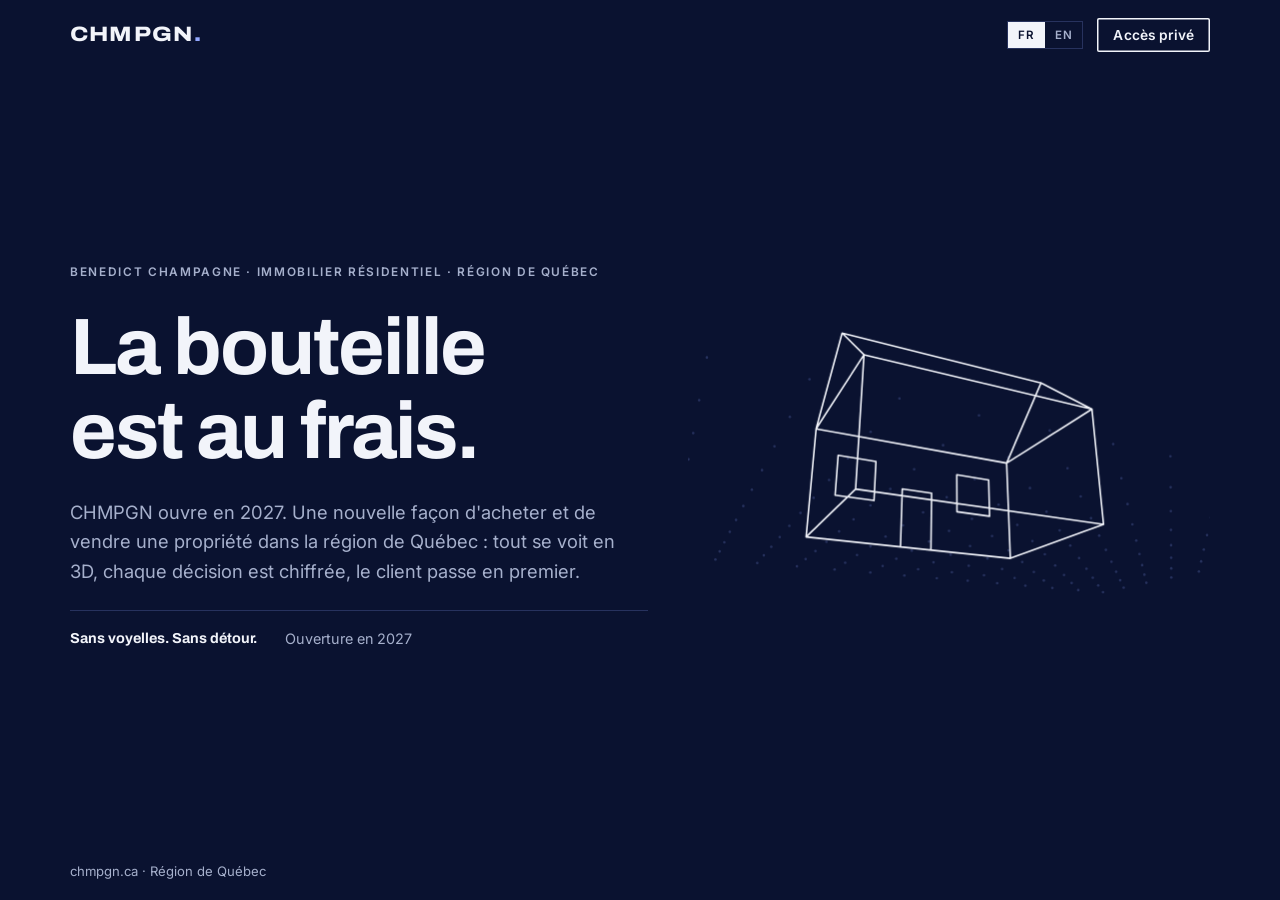
==== accueil.html @ 81a7c599 "Add files via upload" ====
<!DOCTYPE html>
<html lang="fr-CA"><head><meta charset="utf-8">
<meta name="viewport" content="width=device-width, initial-scale=1, viewport-fit=cover">
<meta name="robots" content="noindex,nofollow">
<title>CHMPGN</title>
<link rel="stylesheet" href="site.css">
<style>:root{padding-top:env(safe-area-inset-top,0px);padding-bottom:env(safe-area-inset-bottom,0px)}</style>
</head><body>
<script id="enc" type="text/plain">I/f1xpssMA2c2oObfRIoqD2LwiAqxctaQ4lpxnKA8OdAkuZn3/AAewkbYgWQhN6vfd55JACjTmGgN/667tRJwNU1aBAllzoDAm9STAn8bCxA3RTaC0/M9OHEMrzYpvmhBdnfSh3dL5hyPV05dg+ZzoX6FhSc2iqLPSZnjMPc3hbYA7w1NIg7QPvLNZ32hLzDtIy6+1+DyaaQqN+wNiUNa1WZTonBWG8v56WSz0M+oDA9ZGBqmUl9+17za2yCFqxFIUagvCeH6BFxBPf8on6pKHX5LmV4/Fe/HPjJhDBo5JPUDav3vfcZAGq2CRYoIpxZlamkYZh/st48aTWHacQUOD80te1DyhlHtKBFXG0noHxu5qd6G+Kj4VUUhN2oykzY2/Ou9fB1g7TAjvCDqd7hil0FOOWHFm+SWHvxyVrDPvoEPBoDuRfULHiLxCOaeIymMSPZUDt+XAEbUCRna2ziKqpiDvE62Ef/k3EeBOouG4NxFO4tOL1Ydy3xBLPn5QuY27MsWwkY/82wwozUE4vgCxlpd5w+fQNlSGqh28BLFH0G6TiZkBJ1a/gGwkLCd3KIFQ9/ZJdCWEtsEfY/7X5Do9nTzCc5ZJ4IupXYTa3NjsmalJy3NzThpRI57HTQ7QYdXtZ3k6moEPczPDP2GvvlFW/VIevHHrTeVDZsUwlhTmPXzy8fgZBR1tkC6NqtLRm/ZXD84b664eOFogglBc9buexGHVL2ZBfub5obW4pSia2pORtZBE/sy/IsGWgDll5NLHwmOA5hu2wtfsYCSZSAWrquomUpTiy/1IWW2kT2hjDcYoXscU6A0cNKyrTFotJWTKVxL961ZnzcOTUjuaXCVBg5MmFwKbEDAp6x0xgM9O+DEyWp7x0sL9N1Y/l6GLcG1vP/LGgxJEqIl+KA4Qgm3T69KJx3QkyHzroPAy+MYPR5hVf6td9X8KX1U4M0tmqc649ROcNRPgzdAN3/iVJMAMvOTzbefp//fSSpUA30VuSP5/M+1Qs7PcQ1HkBiHtDO20+/AiYfIdrY1wiBoqMm20oFSt74BPFo70MBVY4PSC5qmpzUOrI1AUGZuhsyNzbTTztvdZcwhK3vmcgIf1VQyVP/u7HSJbEsWPcuv1OaCz1Ztj/GZ5I6SYWTstZgrHzfo4cwufWltuTjYHQ6ddL74RoqKnO4dwJEyPgvDtmatZyyI9AYNmA2R5VMD2cqyxtd4WW41iOP277/xtkwS7rKMz2Qp+Yt1qXDGY66Jv8ldDk4xYbghC9Crnktlf4FkGaVus6CAxQTMmDj6+L4rEvcLMpzPvPM+ZeMtb3W0CStG8Pb1SHCngzRbKhhKbEzdlt52pPyY9xc4s9Ig8osaunsRgOUB3IKSvY33pYgo8r/[base64]/wa+c7ryiidyusr0sxcfJZXii0ewi4TMhG1pffnGzQj1XkgQ5yjWiDCA2gkODjhGhjVZSvG3X/wp5YUqrMCHd5UC/1ZE4+2Tx1tZgpVz2Tj3si1Y2/7MJ1KRh83Y6+mTbImOIydQZNhajyN2EcdgElu4H1l0B+rqqsnh6UmojgB4IRcNGH2uJOQFoKpY2w06zVvcTx4n1CnOg/opfkENbBmtBgZ1gM2XjVKulW3xcVO86sYu7fj0bBge+e12DYzNcMto2bYxHvycKlGBv6oOLH32FSy3K8SgXl/fD3n5eBI5/pW797JU1X7N4yBBL1/qyyzDndDTdNsT1LPIq2EK07XdabouVzZvEvD6IqxiRIeHvgG1ERacd7WUBDU4/yl3YZd5MA7wrCqBr8j1ApUxtAaPDeI4L1Z9DLQMapvta2vghikWDy/XS0bw30xCRaoe7jHfHA3Ui5+2b1BcEN4E0vQviOqdC8JnCiWOMo0Bg3NgjRN9PGpiI2LFXanjHiOdvdKHAzBPyab8p0Sl32UCypWatgEeQKcneDPL0pPMqGOJC79laKrJEDSODGMrDwGlYMdd6lIJe0S6pTE/T4LNwsoPOFrQmQsFjgvdWljtWl1L4xvdl2ZiSU3YaOWH/vT2cddTXUwlXNaUysNZDgICBzyqk8wkbNCVM2LM32YvdOGaCg6PpYe8deBFp62PyjvCEGCCJTmTmsgC90/mcG4tohqIPybLkY0llk/vPAPvK3dSgU6GUEa0hbrCQ7Hwu7ie+kIkNb9RdSx0+qOHW6zj8YO75pb44FxtJjNSArBtUaLhhhB1ImsfSAo09SxGWkRCU0rgg4JDJIFEc4SUAGz8W26QVGRbK2iL2deIb1MWpfkwG1z1Oxon6jsTuKqbpZCJroqYdCO2zDq68Cdjc/jPJGoLa3HQYkx7ibw5dNkIbB4yumEVzyUBzOdqxACZY5vyrmZVJNEOJqJ1ooUORFLEeH1a11nAD45XrnfdC20i+AjhnXgmLOCfJWIDgFYyHxdZl/DgxLipYn2hp/FPZrPCI8D5IbfuQn6ZjhKVhUnXPhusGZMIk2G4R7lyKdN5SJ1ini1Hmw35gFOlNkgN5jjvckRK275isP/hTrQrLH+H/2SN9vrTBXi6u0DymtLyCMaC2RisqjZ6b0dH5wVWnfuo4JohYa+Kp8w59NbwOPzPGfoHHKMtZsnfPYMnLSe6FGw70LAqNfSKbAMjnYIJBA0KVS83J4CDQqQ6/wIqLYVXYPdXQUjtRiCOhTy7xfVhJEVT/HUPCmoyr+u68W4zQQYRYbSqKqkAkC0XDEgmdu3et4UlQmn6KnSipIMh9t4Dpi00cXCEehdrohJfdOVTu6qiaIdNQrfz9WneOnTSSmrc04Db7m/fqJePrpUdKKSF5qRq85D6xRLlCTNyXAMkUWcfz6DxmrtUFe/r8v/fWt2VloQ8/ZlN5QLxOkv68PDiK7/lE7SRlxckcLRORC+NLLUR3DGbRn4VO+SFyvAxW88exAYdYP1ciS6BwEWBxxVh6wEwPQPLZ5mvJH7QnnYHe6CAJjP2RTz+QLlBZz0inLF2MG5J9mbHqOwTmOuTQfeg2Wv2BxZBlft6oifmOi0konVZ3VDVHtNldpM42KOibvv/h+m+iq/Mb8812AiQka/BWo0sTIZVjQ8SQZhVE8sqp83lLXbuiUHQHj+iZ4DAvXUUG9Y5vF3EwmCJa/x1A7Eo9cVgvp7vl22RkZmTT/9kbig+0Zn/KXKBzGA0bH0jpkGhkvyyDLUbkmYxrezQqMwQXt6OOvWD/JjJE/[base64]/Z5kyabt/32gHcRb3j7HEYTYR+rzMcJLjQz7gtK+bYFC2qz2j4mQSrQnIZ87SiKv8c+x2UvnriRopLybXj2APbF5bvXgBCMbdxMUjgd6V4ZK+nfAbuaJGm4Tm75iucwmmEeb7XgqZhaRcT+beMEqCAHYU5hG1jGpC6OOCmHNKPg1a5cTsISZQXWtzb1r1FnVp/K0gZiRpeTpITCu7e8d7C7kyJSZNRVT/EQvOmioV9GsYVlUywBddohrmy9r/z+qnU4a/yAH3gohzl0MmSjpI6oLuUCGF0jFhWDNpKW8qTTLEc6MlP3jmUrsfRBJ8SFGeY17RsLWkOVBpj0hynB5M6OJzS3XZ2Yd09J2foEIstZWlFdrqDZTGKvlqh9vk33NN6tEpmT6EzwHM3IHAJvkyi2XZPpW4X5JJsk3rwxRtkodOgKozq+6WpBhuVwZRdYkiM/ePLb2wBMWBcAM1Fiw5xLhCcB80tehLdIQ4+M4nL3+TwtNroK+x/f9zwisisE2qNzMNZ+aUbPtg2/I2grkQ0Zzxo0Ae3ITwOnL7haFLSBxBTVWZQ5k3av6UswZ8CbXLdA6fW2uLpx7pR33ArRYZlrWxdmcfk8AP73HTAzD16OJUyVtKjqx3fjzXKfOm2XIYvSl1AYi4RckbDO9gtXh42g/IbQ2fepgjSsgbyivzfzGG9vZUTGf5yBXjwTYH8guMpt0td5XHif86aO/OvZyzEkZfY1ZM0m92AdTEB/xS6nMbgGZREVHerjk4skeflIPOjeTHq0M3ogud/rnnTVV3MywLRjUeEA/f06xHA9rD/cZqjuKY/BuCCCDQS1hiBIRAC9WcuCJNjW28fuyRAcew2bxhrxlM9neMfIKc3QiFQoTMazU8SygMDc9ghRHomCQYAVoBnSnrdmgS9+zlaXx8CtqjrObsK72oicr2iNtvdJ+AUzicSvh6ty7J1E/[base64]/PnGeNG7/MG0s1kfNt0fdwTEwrFRd3m5ytZPyDHRmQ8u7XvDmrX9dNq5bGvE+DorQ0RpsxFkr+8WJF2d0+WxJrPM3HMR09sxBrr+gKAFKclhrWxxn7/HA2GKwYmzQ42ouygDcN1wNxf+zR5yEjePxhGPNvxMEHYpDziKSXvRB9ikZOlLTVk/2EDUtXYCmZRwmJkdNj/GOStP8ct4rcInd4BYFY8TDzMYIcyYNIzzgfIytfRsMppyWH5Fpf1T708omb0AD9PF9uNy1xaAhj4cKqjG5RuNjWhipfl0x1eYSy3/qe9TfvJaeLqycJ1t3rxeLBtgicU+W+1uYAgFlg24LOy1oe0+SuVyA51InsKQltwWpTSwYjHBXnRSYFFj8UUJVUt/j4S7IhKUUrJLOo2yNP/NemHa9n4ye7le5lZxBDbqdMwQPyCDawwIyzgz/dT+PaFL4Qxz71oMLM2Xm4TH82ipBKc9B9buxZzAYj5BFrZvOo8Gb0wc+opvgtqPB0HUYVRxQhEVEwx9MivKWezzZL805FPdRXjrLmAYBHjREFWGqx18txsGfUlLT7v3VlPu7BZdCpsOp9EIAf5+yXCSBsh/YwqkJ4nQ+5yGZGaB5CM0reKtGxPY6zBL1NV9ycxX8OdLjMHQdXr2YKmy7nqAoL6W2cSNggnuzacLThLcphAJ38B+2uZb7bG+WWHtM2jtRTxy3YuwTybXAZrf09EQk01UHsBsARp9PWpD6GAPke6FOlBPX2SfdWkfujLj+4YRDFMQwJgxNBxT/+7NYtHjHwaLNI49Saq59cUBEcyikvw/Ff95kyIXwZgwSCwj+yWKh6D+hekO37TEk5CkmVB8Fshrkjev6J2k40507YvlZptxR6Q9+F5zEc5p5Il+2STkyuFsqpmF0/O6WtQ87VlBWZLm72YzPLFwOqk9CclofQ3kHvT+s9wZ/M4Qc+G+zAHCMcTr53T00z3uIBqEHdHf0jpSTJer2B1e3C0AVlKYVMtQD674S6zXD21JNbSnhZjDUGtD5Ql+dRIBAENUGWllnvDTlmRxBqOMYETk4WsPLGoFhN4UFJbC6a1yN3hv7lFcXqI3YJMz0DjWFdOCN976Tno4pl9uD/7tk+pITeATcvhMrMjuqdPUqnUELruUy74nLFxcyXfscG5LubRsTf8qN13i1re5VzrxOynWXnd/NnRBFP8jV0iTmsDnhhOnxqgTS7fqlEfwSUPQDFq9mlZhDoHl75g8IfK9lgPznYQVREdHjML6cXOCXnx9CIpJqwMc0LInsSrRTne6M6K+FF9cVPSNF0VFJnkDhPVg9eUSZ3VD5LRxVXXmXrcw9uPwAmJI3rAGloa5Keb4FVThlo7AaquP1R5GCMLIhwMtAl7rBm/1z9GrA7TzqF7/+FMYe7ACNvP+oM5RCgu5PqIOhF0l2AXAjgGMjr07kC+FC7lFd/JP8jatCsDtW92WTtKI0pruiiMop1oopwuf1eB2KzXzERhYCrEuGS4qmEVC1eaf8/U6E/7nzPhHy+B245fxT/3q4xqRgek2khrSf34y0WJNWhv+MqCku5hzBnI1K428t5q5myHuHQKENEOBQ7sv0qmFSORqhHrzL57axZnMeoNTLN5MZDZAaXrNQzaEnup5zSWMhgcAkQMiJaMFdr7EzyZyJNY2GY/ctKF0fVyP8diAg+VWWqheh8jLuKiuWFO0rVnS+RzqkeZnMf3r1AZHuEKQCNb00ySbaYUnbQsmDzjQf+USGoII5MFMhwO7lzUO5ldU+o8QBpQZDc+0XJanG2bskoYq9EtLxNZau5Y05S1vKv2TkZD05fFrOj/HnQF9Ei4EQJQ8bJLHzyX8v93tC98bMDhwh30p3GtDn+xzxXsSbrhD/1dALFo6c8OTgIYOw8qLzCGG24c7Gy5XIw19K4hhcdjSMNcDtCVQyd8DBUXwVzt2j5wXo7CZTrmqP1JhT6fFx71boapSfAqmu0SA4mOCE0BtCZA56F/gn28GvjCKS5PhtnqQr41LV8FxBolF71fudhnQTUkUcgITmEWmQrdpx5nQEAH/RYTEseJ9BFk/YVVg5d7oWr3jBf0iwiCrB1HCbtD4QKAqrx50lCLzsFfpYgm3OsT+nli8fetxiH21iqkqErBTsMnBB39+FbB+A0/Cov2ELf9ilw02JVAOwIx7eBVJ746bbsV9MhqxA0oZVn44HFC4jJ3DNxoejXHr1eLx7Sq3ZxIcERfli7fFlqm6sF5SbdoIhsMcgwmNL/6Qmnexs4h+lmcMDHuyOdUFkgcODtBZrLoJETeysqoiMkBW13m6FV7fQMKHfvwF8lR/xjlLQ9CKGN5FFGnPAuGc/0M0Hz2BEUaip/JTkWHDVJtdH0TMqPb7PnzIwVOp43SDpxKiXT61PMa6SlAQ/UiiuGnIwS/9gnvST5H5NUYUzgA5wOhVvWvKzWyoLtMPFZGDfAF+BTXtXZseGTP32U+9K1utTItVJxIkXFED2+/5atmkTvl2r7kcWz5iQwuHdAOdPtIVtIH9iIMW6iv9wCGAN5GL92kUV8iP+s/+exGzkhE+MIiPO6nguBHwtpl2gRqJ+odqPOTZTIxNVCSsHtQDluIQ9E8r8yKXecrqpQyNBRIa6S3MTxuwtKmjukc2lptZZ3Ex/spzHs3dOTqHv9lnnrg6CPP0lsl8Sbm9nIk5ewxqkC4Ln526z7EjMivovYmJJI2Lu7FD5ThVJ4cUIDL4GT3DjXZWYKJ5ks6K8MsR3YadHM8iqEq0FJzxy850fSDWfKa//x/4CoXOt0bnmg+m9FXhwl5XZEe9KhdW8T3PkqHADgRFikC5M+trOWOU/PqhnuG41C9F7OKGgkVi9znT6xxCyKFb3US3sVWs9GZBxtc5Ud+V9/SCP/jvJxZKzYewMhJ8D0JmCGaDwrB7mvGKfW16xLCrIfdOboM0dNRpJj8qGnD5FmNXyUDuCV/I+dBlM0+2797jvjiJV7/BpnIHAUlR9cDlmdwjX1Clb3uvo+bL54ajRw9J5K9Ci1U9Fq7eLpdM3nfHKPCkYHOa8lxfIwCcVaKBR4UoGwVkPiGET7bJB0wOVMaotZggy8Ufr5rWyjKvnnssspRNTIZ/p+noDBqGjAlkgUNZHyi29xYUKCRJrrLCwET4GqOaZ4125dT5FKklbaRGAr9mhL1S5Osa+LBkr1hqJNnkDPKd3Bvm3OhWSKdMu78yXSncOaHqsmAcXmkG3mAzQVtM+uj6WyYzLc/dCjNB3vWd601iH3MLpewowpU2INR7J5dRKH5QS5IB/PYQpghB02I3EZSlfJjGk/PAW1wiG00rVLy2imKIMVLGR0HBkQguxrEaOXUhRgfPDO9MHXaG/ag0ELyY6Y2QrA9oN+1bnAb5RartSFRWdXTcS9nJ41+WGMGSvpWmQSgdzvIV+oEaPvNuKq91BicEqlQ6e4gz3DdKEEN7D88cjfTEVtsqmDSmf4vTuA4QD2USFMg2aSkzT9Z1uS9kak0VnjRSaF+kAglu06zb+5OdDqeeMyc76VskVnSulKJl1EbQTuSv2tVRuSDJD/qNTcziG0dS7B8pg2WtHC2fMvu048H4RKe8mRfbMSp204fjV39s8GESLnuu8OIqMjIOTyQ+7UQ0nJIH2kPLcV4vLnE2vCYTq1OxoWUO38bjrg0aTp0kI0/mUJ8qk08qT15Wg1NptFVSJQU95qz1k7VQ9XPVyskJjEutVe8P7YcqtI4Z/0HGKnyk4tOvqSm9SGjGIpFvdpd0XSN8QwowAwNZrz5Js0FNRmQh+tMo9gUUj7FyH0TuZ9Xh4ih5wK5rEowkP5r6Q8an6+v44tlo2eVESI6/cgoGdh9EcPtFj8/MigJbKyVQwXUhjgg8p95modypWCBcl++4Q6yXN5N+oHL6DFV/bTsA1cyMxiZN+d8EfoukRIJoT64FrKV70gOqc4x2ZORMYj0CLbSVgnPNoVz0xqrtEai7oUj2ETq/[base64]/gf8YdllyNxsLTKbhkOV6LDCGCVT4T0dyUPEltQLPoj0CVGSditT/Kn3mHM/znMjBwYIhkhcJ/BrJYDiwoz2fsXSVRTmGvwVqUwAHIQnvGN3KpfFsTv1o+PgnaxrJVasQfWyRHCg8KvNhtXBtIgq5WPZpFVkFLLMMsbXkYW9X+xviosFq8Fz+L8C3Orq+4PZ7/PqF8EynAs5vmXBuJE7dNCSzSyECP+67cPeGHGWsp/8KF94dyXmABjYT8yjJib+SxL8+tBfDVnf1Uz7YsKo83la8yw8swRBvUmODy3AdqjLc+gV5Y5/VkKvsRE56j/LyaEtgBopOqZFsLPEghGsJCZQ8m9ZC2TeUJk8AyQKDwc5+6hAsmUSV1/FAedtE4zLo52AQ7tyTZG/ZncRx8eiguYry+TSf5ysnkLEPYn6Kv5pVBotpz/Ks+nNPVt6GTOP2cgqmN1O+fOwjOtPEg7WoGdcbnsawZKYmX3eAQVnmD//yM9INocLjL3eFS4vnwP8afIB7ZO8RHrGU0qsG1bfPsDFwaljHK51Yxq2WU1xPD/N/[base64]/+WQhso7Qmtc75tGXpnJ3b0JlBdAd8gZ4pTdsRD/+DffQAA/E0RhP6mtYdKekaxDxQD3EPubjAUibtsGT4OUGT4EECmoCFQII+c8l29RqLoeEPv2eICI4IyPpxJQ4rfScQ6CFwzfvpEm6oS8nj5f6fNqh/Uo4y0Y/5j6bCGSvkaOY1IoZbNgNyywjpaitU3bvtuXLbDJ2OcOeKVIv2zGT1p6VwYom+qTbQ0ud+owWYsGrEGTW09FuYrZ1RwxTTxpKsg8dnzsARFxCnNwe0BBZM72JRIb5FQqLCKyU9F7/Qxwr7RJbN4XqsFLQ7Ht3iPp3OkU3FhyMqF00q++RtO1b3iUDVbAJLlKQufXpXO4eAhOigxCot3ovvNmfIuO7JMkR2IeKSSWdQTc1FPHydEfGwktUK9u81fiMSgiNsG9M3U5zdfG7T45etSEDjQsTEHv/pNL1+Vc4XcYEEn01xtOdgHlZWAcllGzAuipdStg7akNJ0xyzkBqJmG3Fosf+vrby6XM98WEt9Ps4ej9At+PUoB/A/K94a5xthi16GwYpIgTOJyTJGu91vd7JzPh4jVOnYjysbeSzVWvIx4KYW6JUGBzG0+kjR1VcM7jb/xMp6wTxHJVdXGyyiIvbz/TbvB4OLCF0UkdyTaemcg5GUnDSwfMDk1dMk25bhC6XTYDSdMIuMO0P2FXWf46tYJjQkxWal+wzzbjJiXVP72bHfmWxRZGe5qLJkZ+6MqtcIGWdjjVpFVfOq4eiWebf6akQIRzc4umLKQahH3AXW9ygPkOPp+Bv2q18lCxY4g1GJYheU1B6nybPlOIspDlSy/EGxAxg0BmG1an2/BRJ1Qcy7b775y6ovzdoYr69NeiZqTMRE2T+HdUPCoseYPz09m8l45UuLpnxeWDWj3fGY/PX3uaZv8LGlT9IBqGfR85eflwB0Tt9hWyYc4CEMQ9dzgagYLibinV56/soazoE8rLfDAsWt2EnqRCWBQPts5D4KXQMTr5A1Z6McekS9/[base64]/Bv6PyEUbaZBooTfzsNC87sfcsPN3MwOOHMn1/PwllKepFxunhPcuAqgtgLdNd/OQly7jhmFcKcRbK+gSJHtny9nplpv/S8McweQgXzvCnjZNUxK7MBz+rrphmMqy0+Msem6K8VX+wEsMH2UqlIxg7XUBDxNreteT/W22yXUr62j68XM1m1ijBj54AX6jM4ZdQz72Sg6s4eCE+BytJFMLPhe6Ltnz4NghYCS+hecjoqLU9k9zcft5RerXDAlCcb6Bm8/b+1Iyea5GaD088JR6t9UrmgbrnA53q6vtVmm/dsbpyi91M96cK6QWlQmeocgtvoLuMYIYEGpIirG9mdbwDihZbnsqSwKcHbmifzlS0pc0FC6O2mtJHJm0Rmyb8inaxgR51x/Yll6BZuq41y5E9hXmaFxcPPRdsq1ufDd3B5jFSmAriKza+ykE5deszJ9TS/+MnrOmSE/EVbCgIMsA76pdiNesvdHa8szHq4XKYzvhxO5AnlNgniQhMakT2srKXkWWOL6ErTxYdYaVBdItZBDd1W7YcEJg5LsG42mFPrdnrgJ/1l8zSNZ8r8xeB3b7dZSgEdL/fuqI9IJy0fUa6RKTD6r4gtq+IxzknD8BL2Uv5QWfL3gWhRsocBKVkizQb4LXCYfdUP+jO5zvagOw/H2bFndr0AJohT4EZrGZe+Iq9R2jkk12FCNZLC6lV3GBv+oQKVfLmaMcqOFk6wePxVa8XGn1Gm1ClZA8rkZRzzFTFx4E2elw0/[base64]/8saU5RqRQ7H+WrvwXxVZle54Y9WeX/VrgUwwnO5xSQIsX01Gc9EY4pB1KFQ8jnAg5HKz9rslz8S377H4h5MuDL/x0nHvW0I+7/LCmRDZt2J3+iORSX7wiEM8C3foQ63SM1Bxgk00OxBkab0I0bwVW16CsKubBBVhWYw3Q1Yo3tQVyBGiabnIwHMnOlO0L2hLHiQWSHkE8pcfCQKjMpksPoqRnVImyGRdW1EXu2lGvAuWsd5OWgBBFRH7JqmAUPvcdy0/AOzC3mngnh5snH9/0DgxIQ+ym5Jpqbfl/gPtF9SZCVY34GOkfwA2ZoROBl3WqQGP+5wstZLpHjrJsxr2SEtU83IMY66ADoScTCwQ52De9siFzW73q2FPPAlq7L3wI9pBy2ZergEh/3oDtczaJRc9BPMk4sB/eQx4ERQ6ZGuTxG1J9Ofy6F1/FXZiDIYSd7i0tgmYz7Cmk8xLABLvXNL8GGM5NmmGdQa5k7KJRpr90RGgnRwRV6Trg8V58dyYUI8nbH+4IQ4tJiVSYwlquq8M7RPLEslh0Z5M336eXxLxCsvWR+/EJ6SfSxS0QLOoFdBV5rJ/akZWOQvRI4SWgD5W1isZ+f0lVcoUjyDzHb7gUiUgAIk2IpZAUP2HdDbH4xcoX0Ujhws7kdkhcUvo9Ms3kO+TPbmb1nygM0Oit3IMWkCfOoktn2KZaxNcKGS0d7LsX9Tm9A8y/xWiNphKjWWu2pqNQasmnQQP2DY9DTskbCrtqaieJOFy1TP/3EjoM/tb4t+rNNUOEm7ZpqsGTHy/rgIycs1tTL0fk46cs8PXRAfVZA006KdFxUzQ7ovIhyIMA/kkF2jivUHB1ExPhJy3XEqC2kH2Q+0hij09so3xEVRBanxmxLiKgtyv7lu8Wh</script>
<script src="gate.js"></script>
</body></html>
---- site.css ----
/* Layout: courtage éditorial. Blanc franc, bandes marine profond, un seul accent cobalt,
   titres Archivo serrés, grandes sections pleine largeur, maison filaire 3D en signature. */
:root{
  --bg:#FFFFFF; --surface:#F2F4F9; --ink:#0B1020; --muted:#566076; --line:#D8DDE8;
  --accent:#1D3FD8; --on-accent:#FFFFFF; --warm:#C2620F;
  --band:#0A1230; --band-fg:#F2F4FA; --band-muted:#A6B0CC; --band-line:#27325E; --band-accent:#93A8FF;
  --display:"Archivo","Helvetica Neue",Arial,sans-serif;
  --body:"Inter",system-ui,-apple-system,"Segoe UI",sans-serif;
}
@media (prefers-color-scheme: dark){ :root:not([data-theme="light"]){
  --bg:#080D1F; --surface:#101836; --ink:#EEF1F8; --muted:#9AA5C2; --line:#232D52;
  --accent:#93A8FF; --on-accent:#080D1F; --warm:#F5A04E;
  --band:#040714; --band-fg:#EEF1F8; --band-muted:#8E99B8; --band-line:#1C2547; --band-accent:#93A8FF;
  color-scheme:dark } }
:root[data-theme="dark"]{
  --bg:#080D1F; --surface:#101836; --ink:#EEF1F8; --muted:#9AA5C2; --line:#232D52;
  --accent:#93A8FF; --on-accent:#080D1F; --warm:#F5A04E;
  --band:#040714; --band-fg:#EEF1F8; --band-muted:#8E99B8; --band-line:#1C2547; --band-accent:#93A8FF;
  color-scheme:dark }

*{box-sizing:border-box}
[hidden]{display:none!important}
img{max-width:100%}
body{margin:0;background:var(--bg);color:var(--ink);font-family:var(--body);font-size:17px;line-height:1.6}
body::before{content:"";position:fixed;inset:0 0 auto;height:env(safe-area-inset-top,0px);z-index:10;background:var(--bg)}
.wrap{max-width:1180px;margin:0 auto;padding-left:max(20px,env(safe-area-inset-left,0px));padding-right:max(20px,env(safe-area-inset-right,0px))}
a{color:inherit}
:focus-visible{outline:2px solid var(--accent);outline-offset:3px}
h1,h2,h3{font-family:var(--display);font-weight:700;line-height:1.05;margin:0;text-wrap:balance;letter-spacing:-.025em}
h1{font-size:clamp(2.4rem,5.6vw,4.4rem)}
h2{font-size:clamp(1.8rem,3.8vw,2.9rem)}
h3{font-size:1.1rem;line-height:1.25;letter-spacing:-.01em;font-weight:600}
p{margin:0}
.eyebrow{font-size:.74rem;font-weight:600;letter-spacing:.14em;text-transform:uppercase;color:var(--muted)}
.lead{font-size:1.15rem;max-width:58ch;color:var(--muted)}

header.top{position:sticky;top:env(safe-area-inset-top,0px);z-index:9;background:var(--bg);border-bottom:1px solid var(--line)}
.top .wrap{display:flex;align-items:center;flex-wrap:wrap;gap:10px 22px;padding-block:12px}
.mark{font-family:var(--display);font-stretch:118%;font-weight:800;font-size:1.3rem;letter-spacing:.06em;text-decoration:none}
.mark i{font-style:normal;color:var(--accent)}
.top nav{display:flex;gap:24px;margin-left:auto;font-size:.92rem;font-weight:500}
.top nav a{text-decoration:none;color:var(--muted);padding-block:4px;border-bottom:2px solid transparent;white-space:nowrap}
.top nav a:hover{color:var(--ink)}
.top nav a[aria-current="page"]{color:var(--ink);border-color:var(--accent)}
.lang{display:flex;border:1px solid var(--line)}
.lang button{font:600 .72rem var(--body);letter-spacing:.08em;background:none;border:0;color:var(--muted);padding:6px 10px;cursor:pointer}
.lang button[aria-pressed="true"]{background:var(--ink);color:var(--bg)}
.btn{display:inline-block;font:600 .92rem var(--body);letter-spacing:.01em;text-decoration:none;background:var(--accent);color:var(--on-accent);padding:13px 22px;border:0;border-radius:2px;cursor:pointer}
.btn.ghost{background:none;color:inherit;box-shadow:inset 0 0 0 1.5px currentColor}
.top .btn{padding:9px 16px;font-size:.86rem}
@media (max-width:980px){
  .top nav{order:3;flex-basis:100%;margin:0;overflow-x:auto;gap:20px;padding-bottom:2px}
  .lang{margin-left:auto}
}
@media (max-width:420px){.top .btn{display:none}}

.band{background:var(--band);color:var(--band-fg)}
.band .eyebrow,.band .lead{color:var(--band-muted)}
.band .btn{background:var(--band-fg);color:var(--band)}
.band .btn.ghost{background:none;color:var(--band-fg)}

/* hero */
.hero .wrap{display:grid;grid-template-columns:1.05fr .95fr;gap:44px;align-items:center;padding-block:64px}
.hero-copy{display:flex;flex-direction:column;gap:24px;min-width:0}
.cta-row{display:flex;flex-wrap:wrap;gap:12px}
.pagehero .wrap{padding-block:64px 56px;display:flex;flex-direction:column;gap:20px}
.pagehero h1{max-width:18ch}
@media (max-width:900px){.hero .wrap{grid-template-columns:1fr;padding-block:40px}}

.demo{border:1px solid var(--line);background:var(--surface);min-width:0}
.band .demo{border-color:var(--band-line);background:transparent}
.demo-head{display:flex;justify-content:space-between;gap:10px;padding:10px 14px;border-bottom:1px solid var(--line)}
.demo canvas{display:block;width:100%;aspect-ratio:4/3;touch-action:pan-y;cursor:grab;color:var(--ink);--hl:var(--accent);--dot:var(--line)}
.band .demo canvas{color:var(--band-fg);--hl:var(--band-accent);--dot:var(--band-line)}
.demo-foot{display:flex;flex-wrap:wrap;gap:12px 18px;align-items:center;justify-content:space-between;padding:14px;border-top:1px solid var(--line)}
.band .demo-head,.band .demo-foot{border-color:var(--band-line)}
.seg{display:flex;border:1px solid var(--line)}
.band .seg{border-color:var(--band-line)}
.seg button{font:600 .82rem var(--body);background:none;border:0;color:inherit;opacity:.7;padding:8px 14px;cursor:pointer}
.seg button[aria-pressed="true"]{background:var(--accent);color:var(--on-accent);opacity:1}
.band .seg button[aria-pressed="true"]{background:var(--band-fg);color:var(--band)}
.readout{display:flex;flex-wrap:wrap;gap:4px 20px;font-size:.82rem;font-variant-numeric:tabular-nums}
.readout b{font-weight:600}

.strip{border-bottom:1px solid var(--line)}
.strip .wrap{display:flex;flex-wrap:wrap;justify-content:space-between;gap:6px 24px;padding-block:14px;font-size:.82rem;color:var(--muted)}
.strip strong{color:var(--ink);font-family:var(--display);font-weight:700;letter-spacing:-.01em;font-size:.95rem}

section.blk .wrap{padding-block:76px;display:flex;flex-direction:column;gap:36px}
section.alt{background:var(--surface)}
.sec-head{display:flex;flex-direction:column;gap:14px}
.sec-head.row{flex-direction:row;flex-wrap:wrap;justify-content:space-between;align-items:flex-end}
.sec-head.row>div{display:flex;flex-direction:column;gap:14px}
.more{font-weight:600;font-size:.92rem;text-decoration:none;border-bottom:1.5px solid var(--accent);padding-bottom:2px;white-space:nowrap}

.cols{display:grid;grid-template-columns:repeat(auto-fit,minmax(250px,1fr));gap:32px}
.cols>div,.cols>a{border-top:2px solid var(--ink);padding-top:18px;display:flex;flex-direction:column;gap:10px;text-decoration:none}
.band .cols>div{border-color:var(--band-line)}
.cols p{color:var(--muted);font-size:.97rem}
.band .cols p{color:var(--band-muted)}
.cols h3{font-size:1.3rem}
.cols .n{font-size:.74rem;font-weight:600;letter-spacing:.14em;text-transform:uppercase;color:var(--accent)}
.band .cols .n{color:var(--band-accent)}

.paths{display:grid;grid-template-columns:1fr 1fr;gap:1px;background:var(--line);border:1px solid var(--line)}
@media (max-width:820px){.paths{grid-template-columns:1fr}}
.paths a{background:var(--bg);padding:32px;display:flex;flex-direction:column;gap:14px;text-decoration:none;min-width:0}
.paths a:hover h3{color:var(--accent)}
.paths h3{font-size:1.9rem;letter-spacing:-.025em;font-weight:700}
.paths ul{margin:0;padding:0;list-style:none;color:var(--muted);font-size:.97rem;display:flex;flex-direction:column;gap:6px}
.paths li{border-top:1px solid var(--line);padding-top:6px}
.paths .more{align-self:flex-start;margin-top:6px}

.feat{display:grid;grid-template-columns:repeat(auto-fill,minmax(255px,1fr));gap:1px;padding:1px}
.feat article{background:var(--bg);box-shadow:0 0 0 1px var(--line);padding:22px;display:flex;flex-direction:column;gap:8px;min-width:0}
.feat article.sig{background:var(--surface)}
.feat .tag{font-size:.68rem;font-weight:600;letter-spacing:.14em;text-transform:uppercase;color:var(--accent)}
.feat .tag.plain{color:var(--muted)}
.feat p{color:var(--muted);font-size:.95rem}

.split{display:grid;grid-template-columns:1fr 1fr;gap:44px;align-items:center}
@media (max-width:820px){.split{grid-template-columns:1fr}}
.split .txt{display:flex;flex-direction:column;gap:16px;min-width:0}
.split .txt p{color:var(--muted)}
.band .split .txt p{color:var(--band-muted)}
.mock{background:var(--bg);border:1px solid var(--line);padding:20px;display:flex;flex-direction:column;gap:12px;min-width:0}
.mock ul{list-style:none;margin:0;padding:0;display:flex;flex-direction:column;gap:8px}
.mock li{display:flex;justify-content:space-between;gap:12px;padding:10px 12px;border:1px solid var(--line);font-size:.93rem}
.mock li b{font-weight:600;font-size:.84rem;color:var(--accent);white-space:nowrap}
.mock .ok{background:var(--ink);color:var(--bg);padding:11px 12px;font-weight:600;font-size:.93rem}

.steps{list-style:none;margin:0;padding:0;display:grid;grid-template-columns:repeat(auto-fit,minmax(170px,1fr));gap:24px;counter-reset:s}
.steps li{counter-increment:s;border-top:2px solid var(--ink);padding-top:12px;display:flex;flex-direction:column;gap:6px}
.steps li::before{content:"0" counter(s);font-size:.76rem;font-weight:600;letter-spacing:.1em;color:var(--accent)}
.steps p{color:var(--muted);font-size:.93rem}

.chips{display:flex;flex-wrap:wrap;gap:8px}
.chips span{border:1px solid var(--line);padding:6px 14px;font-size:.9rem}

details{border-bottom:1px solid var(--line);padding:18px 0}
details:first-of-type{border-top:2px solid var(--ink)}
summary{cursor:pointer;font-family:var(--display);font-weight:600;font-size:1.1rem;letter-spacing:-.01em;list-style:none;display:flex;justify-content:space-between;gap:16px}
summary::-webkit-details-marker{display:none}
summary::after{content:"+";color:var(--accent)}
details[open] summary::after{content:"–"}
details p{color:var(--muted);max-width:68ch;padding-top:10px}

.cta .wrap{padding-block:72px;display:flex;flex-wrap:wrap;gap:24px 48px;align-items:center;justify-content:space-between}
.cta div{display:flex;flex-direction:column;gap:12px;min-width:0}
.cta p{color:var(--band-muted);max-width:54ch}

form{display:flex;flex-direction:column;gap:14px}
label{display:flex;flex-direction:column;gap:6px;font-size:.74rem;font-weight:600;letter-spacing:.12em;text-transform:uppercase;color:var(--muted)}
input,select,textarea{font:400 1rem var(--body);color:var(--ink);background:var(--bg);border:1px solid var(--line);border-radius:2px;padding:12px;width:100%}
form .btn{align-self:flex-start}
#formnote{font-size:.9rem;color:var(--warm)}

footer .wrap{padding-block:48px 40px;display:flex;flex-direction:column;gap:28px}
.giant{font-family:var(--display);font-stretch:120%;font-weight:800;font-size:clamp(3rem,16vw,12rem);line-height:.85;letter-spacing:.02em;overflow:hidden}
.giant i{font-style:normal;color:var(--band-accent)}
.foot-nav{display:flex;flex-wrap:wrap;gap:10px 28px;font-size:.92rem}
.foot-nav a{text-decoration:none;color:var(--band-fg)}
footer p{font-size:.82rem;color:var(--band-muted);max-width:86ch}

/* propriétés */
.filter{display:flex;flex-wrap:wrap;gap:12px 20px;align-items:center;justify-content:space-between}
.filter .seg button[aria-pressed="true"]{background:var(--ink);color:var(--bg)}
.filter #count{font-size:.9rem;color:var(--muted);font-variant-numeric:tabular-nums}
.notice{border-left:3px solid var(--warm);background:var(--surface);padding:12px 16px;font-size:.93rem;color:var(--muted);max-width:80ch}
section.alt .notice{background:var(--bg)}
.cards{display:grid;grid-template-columns:repeat(auto-fill,minmax(280px,1fr));gap:28px}
.card{border:1px solid var(--line);background:var(--bg);display:flex;flex-direction:column;min-width:0}
.card .ph{position:relative;background:var(--surface);color:var(--muted);aspect-ratio:16/10;display:flex;align-items:center;justify-content:center;border-bottom:1px solid var(--line)}
section.alt .card .ph{background:var(--bg)}
.card svg{width:46%;height:auto}
.card .badge{position:absolute;top:12px;left:12px;background:var(--ink);color:var(--bg);font-size:.68rem;font-weight:600;letter-spacing:.12em;text-transform:uppercase;padding:5px 9px}
.card .ex{position:absolute;top:12px;right:12px;font-size:.68rem;font-weight:600;letter-spacing:.12em;text-transform:uppercase;color:var(--warm)}
.card .cb{padding:18px;display:flex;flex-direction:column;gap:6px}
.card .price{font-family:var(--display);font-size:1.45rem;font-weight:700;letter-spacing:-.02em;font-variant-numeric:tabular-nums}
.card p{color:var(--muted);font-size:.93rem;font-variant-numeric:tabular-nums}
.card .v3d{font-size:.8rem;font-weight:600;color:var(--accent);margin-top:4px}

/* fiche propriété + outils */
a.card{text-decoration:none}
a.card:hover{border-color:var(--ink)}
.bigprice{display:flex;flex-wrap:wrap;align-items:baseline;gap:8px 22px}
.bigprice b{font-family:var(--display);font-size:clamp(1.8rem,4vw,2.6rem);font-weight:700;letter-spacing:-.02em}
.bigprice span{color:var(--band-muted)}
.facts{list-style:none;margin:0;padding:0;border-top:2px solid var(--ink)}
.facts li{display:flex;justify-content:space-between;gap:16px;padding:10px 0;border-bottom:1px solid var(--line);font-size:.95rem}
.facts span{color:var(--muted)}
.facts b{font-weight:600;text-align:right}
.svgbox{background:var(--bg);border:1px solid var(--line);padding:16px;min-width:0}
.svgbox svg{display:block;width:100%;height:auto}
.ba{display:flex;flex-direction:column;gap:14px;max-width:860px}
.ba-stage{position:relative;aspect-ratio:400/240;border:1px solid var(--line);color:var(--muted);--surface-ba:var(--surface)}
.ba-layer{position:absolute;inset:0}
.ba-layer svg{display:block;width:100%;height:100%}
.ba-tag{position:absolute;top:12px;font-size:.68rem;font-weight:600;letter-spacing:.12em;text-transform:uppercase;padding:5px 9px;background:var(--ink);color:var(--bg)}
.ba-tag.l{left:12px}.ba-tag.r{right:12px;background:var(--accent);color:var(--on-accent)}
input[type=range]{padding:0;border:0;background:none;accent-color:var(--accent)}
.tablebox{overflow-x:auto}
table.reno{border-collapse:collapse;width:100%;min-width:520px;font-size:.97rem;background:var(--bg);border:1px solid var(--line)}
.reno td{padding:12px 14px;border-bottom:1px solid var(--line);vertical-align:middle}
.reno td:first-child{width:44px}
.reno input{width:18px;height:18px;padding:0;accent-color:var(--accent)}
.reno label{display:inline;font:inherit;letter-spacing:0;text-transform:none;color:var(--ink);cursor:pointer}
.reno td:nth-child(3){color:var(--muted);white-space:nowrap}
.reno .num{text-align:right;font-variant-numeric:tabular-nums;white-space:nowrap}
.reno tfoot td{border-bottom:0;font-weight:600;border-top:2px solid var(--ink)}
.reno tfoot .num{font-family:var(--display);font-size:1.25rem;color:var(--accent)}
.calc{display:grid;grid-template-columns:1.1fr .9fr;gap:36px;align-items:start}
@media (max-width:820px){.calc{grid-template-columns:1fr}}
.calc .fields{display:grid;grid-template-columns:1fr 1fr;gap:14px;min-width:0}
@media (max-width:480px){.calc .fields{grid-template-columns:1fr}}
.calc .out{background:var(--band);color:var(--band-fg);padding:26px;display:flex;flex-direction:column;gap:14px;min-width:0}
.calc .out .eyebrow{color:var(--band-muted)}
#c-total{font-family:var(--display);font-size:clamp(2rem,4.5vw,2.8rem);font-weight:700;letter-spacing:-.02em;font-variant-numeric:tabular-nums;line-height:1}
#c-bars{display:flex;flex-direction:column;gap:10px}
.bar{display:grid;grid-template-columns:1fr auto;gap:2px 12px;font-size:.9rem;font-variant-numeric:tabular-nums}
.bar span{color:var(--band-muted)}
.bar b{font-weight:600}
.bar i{grid-column:1/-1;height:4px;background:var(--band-accent);min-width:2px}
.fine{font-size:.8rem;color:var(--band-muted)}
label.check{flex-direction:row;align-items:center;gap:10px;text-transform:none;letter-spacing:0;font-size:.95rem;font-weight:400;color:var(--ink)}
label.check input{width:18px;height:18px;padding:0;accent-color:var(--accent)}

/* questionnaire secteurs */
.quiz{display:grid;grid-template-columns:1.15fr .85fr;gap:36px;align-items:start}
@media (max-width:820px){.quiz{grid-template-columns:1fr}}
#quiz{gap:22px;min-width:0}
fieldset{border:0;margin:0;padding:0;display:flex;flex-direction:column;gap:8px;min-width:0}
legend{font-family:var(--display);font-weight:600;font-size:1.1rem;letter-spacing:-.01em;padding:0 0 10px}
label.opt{flex-direction:row;align-items:center;gap:12px;text-transform:none;letter-spacing:0;font-size:.97rem;font-weight:400;color:var(--ink);border:1px solid var(--line);padding:11px 14px;cursor:pointer}
label.opt:has(input:checked){border-color:var(--ink);background:var(--surface)}
label.opt input{width:18px;height:18px;padding:0;flex:none;accent-color:var(--accent)}
.result{background:var(--band);color:var(--band-fg);padding:26px;display:flex;flex-direction:column;gap:18px;min-width:0}
.result .eyebrow{color:var(--band-muted)}
#quiz-result{display:flex;flex-direction:column;gap:18px}
#quiz-result article{border-top:1px solid var(--band-line);padding-top:14px;display:flex;flex-direction:column;gap:6px}
#quiz-result .tag{font-size:.68rem;font-weight:600;letter-spacing:.14em;text-transform:uppercase;color:var(--band-accent)}
#quiz-result h3{font-size:1.7rem;font-weight:700;letter-spacing:-.02em}
#quiz-result p{color:var(--band-muted);font-size:.95rem}
#quiz-result .types{color:var(--band-fg);font-weight:500}
.result .btn{background:var(--band-fg);color:var(--band);align-self:flex-start}

/* formulaire de recherche */
.sfields{display:flex;flex-direction:column;gap:26px;min-width:0}
.opts{display:flex;flex-wrap:wrap;gap:8px}
.opts label.opt{padding:9px 14px}
.sw{display:flex;border:1px solid var(--line)}
.sw i{width:14px;height:18px;display:block}
.rng{display:flex;align-items:center;gap:16px}
.rng input{flex:1;min-width:0}
.rng b{font-family:var(--display);font-size:1.25rem;font-weight:700;font-variant-numeric:tabular-nums;white-space:nowrap}
@media (min-width:821px){.result.sticky{position:sticky;top:calc(env(safe-area-inset-top,0px) + 84px)}}
#sresult{display:flex;flex-direction:column;gap:10px}
#sresult h3{font-size:1.5rem;font-weight:700;letter-spacing:-.02em}
#sresult .sum{color:var(--band-muted);font-size:.95rem}
#sresult .tag{font-size:.68rem;font-weight:600;letter-spacing:.14em;text-transform:uppercase;color:var(--band-accent);border-top:1px solid var(--band-line);padding-top:14px;margin-top:6px}
#sresult ul{margin:0;padding-left:18px;display:flex;flex-direction:column;gap:6px;font-size:.93rem}
.match{display:flex;justify-content:space-between;align-items:center;gap:12px;text-decoration:none;border:1px solid var(--band-line);padding:10px 12px;font-size:.93rem}
.match small{display:block;color:var(--band-muted);font-size:.82rem;font-variant-numeric:tabular-nums}
.match b{font-family:var(--display);font-size:1.15rem;font-variant-numeric:tabular-nums;white-space:nowrap}
.result label{color:var(--band-muted)}
.result input{background:transparent;color:var(--band-fg);border-color:var(--band-line)}
.result #formnote{color:var(--band-accent)}

/* portrait */
.portrait{margin:0;min-width:0;display:flex;flex-direction:column;gap:8px}
.portrait img{display:block;width:100%;height:auto;aspect-ratio:4/5;object-fit:cover;object-position:50% 12%;background:#000}
.portrait figcaption{font-size:.78rem;color:var(--muted)}
.band .portrait figcaption{color:var(--band-muted)}
.stack{display:flex;flex-direction:column;gap:40px;min-width:0}
.band .split h2{font-size:clamp(2.2rem,5vw,3.6rem)}

/* page Bientôt */
.soon{min-height:100dvh;display:flex;flex-direction:column}
.soon-top{display:flex;align-items:center;gap:14px;padding-block:18px;width:100%}
.soon-top .lang{margin-left:auto;border-color:var(--band-line)}
.soon-top .lang button{color:var(--band-muted)}
.soon-top .lang button[aria-pressed="true"]{background:var(--band-fg);color:var(--band)}
.soon-top .btn{padding:9px 16px;font-size:.86rem}
.soon .mark i{color:var(--band-accent)}
.soon-main{flex:1;display:grid;grid-template-columns:1.05fr .95fr;gap:40px;align-items:center;padding-block:40px;width:100%}
@media (max-width:900px){.soon-main{grid-template-columns:1fr}}
.soon h1{font-size:clamp(2.6rem,6.4vw,5rem)}
.soon-vis{min-width:0}
.soon-vis canvas{display:block;width:100%;aspect-ratio:4/3;touch-action:pan-y;color:var(--band-fg);--hl:var(--band-accent);--dot:var(--band-line)}
.soon-pts{list-style:none;margin:0;padding:16px 0 0;border-top:1px solid var(--band-line);display:flex;flex-wrap:wrap;gap:6px 28px;font-size:.9rem;color:var(--band-muted)}
.soon-pts li:first-child{color:var(--band-fg);font-family:var(--display);font-weight:700}
.gate{flex-direction:row;flex-wrap:wrap;align-items:flex-end;gap:12px;border:1px solid var(--band-line);padding:16px}
.gate label{flex:1;min-width:200px;color:var(--band-muted)}
.gate input{background:transparent;color:var(--band-fg);border-color:var(--band-line)}
.gate .btn{align-self:flex-end}
#gate-msg{flex-basis:100%;font-size:.9rem;color:var(--band-accent)}
.soon-foot{padding-block:18px;font-size:.82rem;color:var(--band-muted);width:100%}
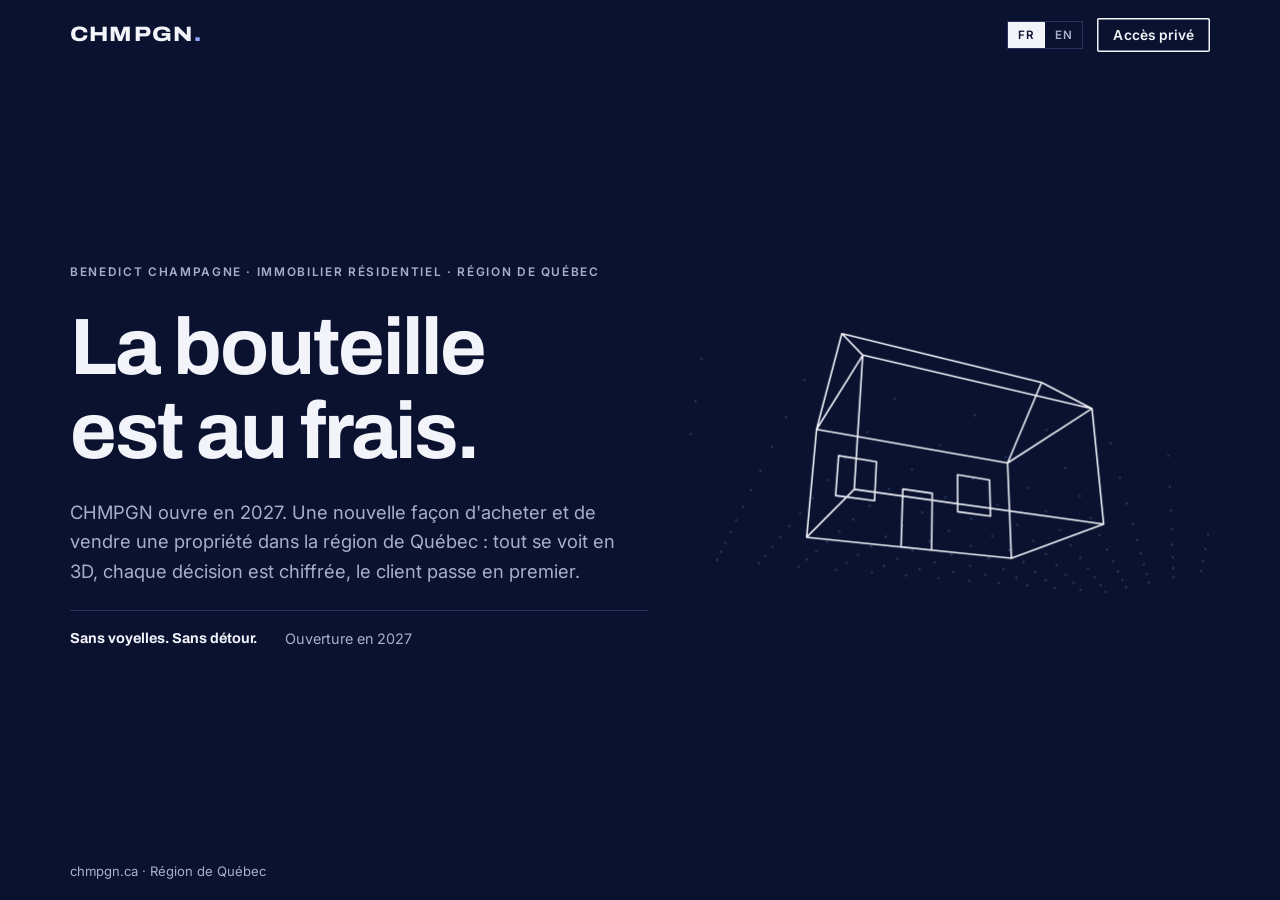
==== commit edb178d1: "Add files via upload" ====
--- a/accueil.html
+++ b/accueil.html
@@ -6,6 +6,6 @@
 <link rel="stylesheet" href="site.css">
 <style>:root{padding-top:env(safe-area-inset-top,0px);padding-bottom:env(safe-area-inset-bottom,0px)}</style>
 </head><body>
-<script id="enc" type="text/plain">I/f1xpssMA2c2oObfRIoqD2LwiAqxctaQ4lpxnKA8OdAkuZn3/AAewkbYgWQhN6vfd55JACjTmGgN/667tRJwNU1aBAllzoDAm9STAn8bCxA3RTaC0/M9OHEMrzYpvmhBdnfSh3dL5hyPV05dg+ZzoX6FhSc2iqLPSZnjMPc3hbYA7w1NIg7QPvLNZ32hLzDtIy6+1+DyaaQqN+wNiUNa1WZTonBWG8v56WSz0M+oDA9ZGBqmUl9+17za2yCFqxFIUagvCeH6BFxBPf8on6pKHX5LmV4/Fe/HPjJhDBo5JPUDav3vfcZAGq2CRYoIpxZlamkYZh/st48aTWHacQUOD80te1DyhlHtKBFXG0noHxu5qd6G+Kj4VUUhN2oykzY2/Ou9fB1g7TAjvCDqd7hil0FOOWHFm+SWHvxyVrDPvoEPBoDuRfULHiLxCOaeIymMSPZUDt+XAEbUCRna2ziKqpiDvE62Ef/k3EeBOouG4NxFO4tOL1Ydy3xBLPn5QuY27MsWwkY/82wwozUE4vgCxlpd5w+fQNlSGqh28BLFH0G6TiZkBJ1a/gGwkLCd3KIFQ9/ZJdCWEtsEfY/7X5Do9nTzCc5ZJ4IupXYTa3NjsmalJy3NzThpRI57HTQ7QYdXtZ3k6moEPczPDP2GvvlFW/VIevHHrTeVDZsUwlhTmPXzy8fgZBR1tkC6NqtLRm/ZXD84b664eOFogglBc9buexGHVL2ZBfub5obW4pSia2pORtZBE/sy/IsGWgDll5NLHwmOA5hu2wtfsYCSZSAWrquomUpTiy/1IWW2kT2hjDcYoXscU6A0cNKyrTFotJWTKVxL961ZnzcOTUjuaXCVBg5MmFwKbEDAp6x0xgM9O+DEyWp7x0sL9N1Y/l6GLcG1vP/LGgxJEqIl+KA4Qgm3T69KJx3QkyHzroPAy+MYPR5hVf6td9X8KX1U4M0tmqc649ROcNRPgzdAN3/iVJMAMvOTzbefp//fSSpUA30VuSP5/M+1Qs7PcQ1HkBiHtDO20+/AiYfIdrY1wiBoqMm20oFSt74BPFo70MBVY4PSC5qmpzUOrI1AUGZuhsyNzbTTztvdZcwhK3vmcgIf1VQyVP/u7HSJbEsWPcuv1OaCz1Ztj/GZ5I6SYWTstZgrHzfo4cwufWltuTjYHQ6ddL74RoqKnO4dwJEyPgvDtmatZyyI9AYNmA2R5VMD2cqyxtd4WW41iOP277/xtkwS7rKMz2Qp+Yt1qXDGY66Jv8ldDk4xYbghC9Crnktlf4FkGaVus6CAxQTMmDj6+L4rEvcLMpzPvPM+ZeMtb3W0CStG8Pb1SHCngzRbKhhKbEzdlt52pPyY9xc4s9Ig8osaunsRgOUB3IKSvY33pYgo8r/[base64]/wa+c7ryiidyusr0sxcfJZXii0ewi4TMhG1pffnGzQj1XkgQ5yjWiDCA2gkODjhGhjVZSvG3X/wp5YUqrMCHd5UC/1ZE4+2Tx1tZgpVz2Tj3si1Y2/7MJ1KRh83Y6+mTbImOIydQZNhajyN2EcdgElu4H1l0B+rqqsnh6UmojgB4IRcNGH2uJOQFoKpY2w06zVvcTx4n1CnOg/opfkENbBmtBgZ1gM2XjVKulW3xcVO86sYu7fj0bBge+e12DYzNcMto2bYxHvycKlGBv6oOLH32FSy3K8SgXl/fD3n5eBI5/pW797JU1X7N4yBBL1/qyyzDndDTdNsT1LPIq2EK07XdabouVzZvEvD6IqxiRIeHvgG1ERacd7WUBDU4/yl3YZd5MA7wrCqBr8j1ApUxtAaPDeI4L1Z9DLQMapvta2vghikWDy/XS0bw30xCRaoe7jHfHA3Ui5+2b1BcEN4E0vQviOqdC8JnCiWOMo0Bg3NgjRN9PGpiI2LFXanjHiOdvdKHAzBPyab8p0Sl32UCypWatgEeQKcneDPL0pPMqGOJC79laKrJEDSODGMrDwGlYMdd6lIJe0S6pTE/T4LNwsoPOFrQmQsFjgvdWljtWl1L4xvdl2ZiSU3YaOWH/vT2cddTXUwlXNaUysNZDgICBzyqk8wkbNCVM2LM32YvdOGaCg6PpYe8deBFp62PyjvCEGCCJTmTmsgC90/mcG4tohqIPybLkY0llk/vPAPvK3dSgU6GUEa0hbrCQ7Hwu7ie+kIkNb9RdSx0+qOHW6zj8YO75pb44FxtJjNSArBtUaLhhhB1ImsfSAo09SxGWkRCU0rgg4JDJIFEc4SUAGz8W26QVGRbK2iL2deIb1MWpfkwG1z1Oxon6jsTuKqbpZCJroqYdCO2zDq68Cdjc/jPJGoLa3HQYkx7ibw5dNkIbB4yumEVzyUBzOdqxACZY5vyrmZVJNEOJqJ1ooUORFLEeH1a11nAD45XrnfdC20i+AjhnXgmLOCfJWIDgFYyHxdZl/DgxLipYn2hp/FPZrPCI8D5IbfuQn6ZjhKVhUnXPhusGZMIk2G4R7lyKdN5SJ1ini1Hmw35gFOlNkgN5jjvckRK275isP/hTrQrLH+H/2SN9vrTBXi6u0DymtLyCMaC2RisqjZ6b0dH5wVWnfuo4JohYa+Kp8w59NbwOPzPGfoHHKMtZsnfPYMnLSe6FGw70LAqNfSKbAMjnYIJBA0KVS83J4CDQqQ6/wIqLYVXYPdXQUjtRiCOhTy7xfVhJEVT/HUPCmoyr+u68W4zQQYRYbSqKqkAkC0XDEgmdu3et4UlQmn6KnSipIMh9t4Dpi00cXCEehdrohJfdOVTu6qiaIdNQrfz9WneOnTSSmrc04Db7m/fqJePrpUdKKSF5qRq85D6xRLlCTNyXAMkUWcfz6DxmrtUFe/r8v/fWt2VloQ8/ZlN5QLxOkv68PDiK7/lE7SRlxckcLRORC+NLLUR3DGbRn4VO+SFyvAxW88exAYdYP1ciS6BwEWBxxVh6wEwPQPLZ5mvJH7QnnYHe6CAJjP2RTz+QLlBZz0inLF2MG5J9mbHqOwTmOuTQfeg2Wv2BxZBlft6oifmOi0konVZ3VDVHtNldpM42KOibvv/h+m+iq/Mb8812AiQka/BWo0sTIZVjQ8SQZhVE8sqp83lLXbuiUHQHj+iZ4DAvXUUG9Y5vF3EwmCJa/x1A7Eo9cVgvp7vl22RkZmTT/9kbig+0Zn/KXKBzGA0bH0jpkGhkvyyDLUbkmYxrezQqMwQXt6OOvWD/JjJE/[base64]/Z5kyabt/32gHcRb3j7HEYTYR+rzMcJLjQz7gtK+bYFC2qz2j4mQSrQnIZ87SiKv8c+x2UvnriRopLybXj2APbF5bvXgBCMbdxMUjgd6V4ZK+nfAbuaJGm4Tm75iucwmmEeb7XgqZhaRcT+beMEqCAHYU5hG1jGpC6OOCmHNKPg1a5cTsISZQXWtzb1r1FnVp/K0gZiRpeTpITCu7e8d7C7kyJSZNRVT/EQvOmioV9GsYVlUywBddohrmy9r/z+qnU4a/yAH3gohzl0MmSjpI6oLuUCGF0jFhWDNpKW8qTTLEc6MlP3jmUrsfRBJ8SFGeY17RsLWkOVBpj0hynB5M6OJzS3XZ2Yd09J2foEIstZWlFdrqDZTGKvlqh9vk33NN6tEpmT6EzwHM3IHAJvkyi2XZPpW4X5JJsk3rwxRtkodOgKozq+6WpBhuVwZRdYkiM/ePLb2wBMWBcAM1Fiw5xLhCcB80tehLdIQ4+M4nL3+TwtNroK+x/f9zwisisE2qNzMNZ+aUbPtg2/I2grkQ0Zzxo0Ae3ITwOnL7haFLSBxBTVWZQ5k3av6UswZ8CbXLdA6fW2uLpx7pR33ArRYZlrWxdmcfk8AP73HTAzD16OJUyVtKjqx3fjzXKfOm2XIYvSl1AYi4RckbDO9gtXh42g/IbQ2fepgjSsgbyivzfzGG9vZUTGf5yBXjwTYH8guMpt0td5XHif86aO/OvZyzEkZfY1ZM0m92AdTEB/xS6nMbgGZREVHerjk4skeflIPOjeTHq0M3ogud/rnnTVV3MywLRjUeEA/f06xHA9rD/cZqjuKY/BuCCCDQS1hiBIRAC9WcuCJNjW28fuyRAcew2bxhrxlM9neMfIKc3QiFQoTMazU8SygMDc9ghRHomCQYAVoBnSnrdmgS9+zlaXx8CtqjrObsK72oicr2iNtvdJ+AUzicSvh6ty7J1E/[base64]/PnGeNG7/MG0s1kfNt0fdwTEwrFRd3m5ytZPyDHRmQ8u7XvDmrX9dNq5bGvE+DorQ0RpsxFkr+8WJF2d0+WxJrPM3HMR09sxBrr+gKAFKclhrWxxn7/HA2GKwYmzQ42ouygDcN1wNxf+zR5yEjePxhGPNvxMEHYpDziKSXvRB9ikZOlLTVk/2EDUtXYCmZRwmJkdNj/GOStP8ct4rcInd4BYFY8TDzMYIcyYNIzzgfIytfRsMppyWH5Fpf1T708omb0AD9PF9uNy1xaAhj4cKqjG5RuNjWhipfl0x1eYSy3/qe9TfvJaeLqycJ1t3rxeLBtgicU+W+1uYAgFlg24LOy1oe0+SuVyA51InsKQltwWpTSwYjHBXnRSYFFj8UUJVUt/j4S7IhKUUrJLOo2yNP/NemHa9n4ye7le5lZxBDbqdMwQPyCDawwIyzgz/dT+PaFL4Qxz71oMLM2Xm4TH82ipBKc9B9buxZzAYj5BFrZvOo8Gb0wc+opvgtqPB0HUYVRxQhEVEwx9MivKWezzZL805FPdRXjrLmAYBHjREFWGqx18txsGfUlLT7v3VlPu7BZdCpsOp9EIAf5+yXCSBsh/YwqkJ4nQ+5yGZGaB5CM0reKtGxPY6zBL1NV9ycxX8OdLjMHQdXr2YKmy7nqAoL6W2cSNggnuzacLThLcphAJ38B+2uZb7bG+WWHtM2jtRTxy3YuwTybXAZrf09EQk01UHsBsARp9PWpD6GAPke6FOlBPX2SfdWkfujLj+4YRDFMQwJgxNBxT/+7NYtHjHwaLNI49Saq59cUBEcyikvw/Ff95kyIXwZgwSCwj+yWKh6D+hekO37TEk5CkmVB8Fshrkjev6J2k40507YvlZptxR6Q9+F5zEc5p5Il+2STkyuFsqpmF0/O6WtQ87VlBWZLm72YzPLFwOqk9CclofQ3kHvT+s9wZ/M4Qc+G+zAHCMcTr53T00z3uIBqEHdHf0jpSTJer2B1e3C0AVlKYVMtQD674S6zXD21JNbSnhZjDUGtD5Ql+dRIBAENUGWllnvDTlmRxBqOMYETk4WsPLGoFhN4UFJbC6a1yN3hv7lFcXqI3YJMz0DjWFdOCN976Tno4pl9uD/7tk+pITeATcvhMrMjuqdPUqnUELruUy74nLFxcyXfscG5LubRsTf8qN13i1re5VzrxOynWXnd/NnRBFP8jV0iTmsDnhhOnxqgTS7fqlEfwSUPQDFq9mlZhDoHl75g8IfK9lgPznYQVREdHjML6cXOCXnx9CIpJqwMc0LInsSrRTne6M6K+FF9cVPSNF0VFJnkDhPVg9eUSZ3VD5LRxVXXmXrcw9uPwAmJI3rAGloa5Keb4FVThlo7AaquP1R5GCMLIhwMtAl7rBm/1z9GrA7TzqF7/+FMYe7ACNvP+oM5RCgu5PqIOhF0l2AXAjgGMjr07kC+FC7lFd/JP8jatCsDtW92WTtKI0pruiiMop1oopwuf1eB2KzXzERhYCrEuGS4qmEVC1eaf8/U6E/7nzPhHy+B245fxT/3q4xqRgek2khrSf34y0WJNWhv+MqCku5hzBnI1K428t5q5myHuHQKENEOBQ7sv0qmFSORqhHrzL57axZnMeoNTLN5MZDZAaXrNQzaEnup5zSWMhgcAkQMiJaMFdr7EzyZyJNY2GY/ctKF0fVyP8diAg+VWWqheh8jLuKiuWFO0rVnS+RzqkeZnMf3r1AZHuEKQCNb00ySbaYUnbQsmDzjQf+USGoII5MFMhwO7lzUO5ldU+o8QBpQZDc+0XJanG2bskoYq9EtLxNZau5Y05S1vKv2TkZD05fFrOj/HnQF9Ei4EQJQ8bJLHzyX8v93tC98bMDhwh30p3GtDn+xzxXsSbrhD/1dALFo6c8OTgIYOw8qLzCGG24c7Gy5XIw19K4hhcdjSMNcDtCVQyd8DBUXwVzt2j5wXo7CZTrmqP1JhT6fFx71boapSfAqmu0SA4mOCE0BtCZA56F/gn28GvjCKS5PhtnqQr41LV8FxBolF71fudhnQTUkUcgITmEWmQrdpx5nQEAH/RYTEseJ9BFk/YVVg5d7oWr3jBf0iwiCrB1HCbtD4QKAqrx50lCLzsFfpYgm3OsT+nli8fetxiH21iqkqErBTsMnBB39+FbB+A0/Cov2ELf9ilw02JVAOwIx7eBVJ746bbsV9MhqxA0oZVn44HFC4jJ3DNxoejXHr1eLx7Sq3ZxIcERfli7fFlqm6sF5SbdoIhsMcgwmNL/6Qmnexs4h+lmcMDHuyOdUFkgcODtBZrLoJETeysqoiMkBW13m6FV7fQMKHfvwF8lR/xjlLQ9CKGN5FFGnPAuGc/0M0Hz2BEUaip/JTkWHDVJtdH0TMqPb7PnzIwVOp43SDpxKiXT61PMa6SlAQ/UiiuGnIwS/9gnvST5H5NUYUzgA5wOhVvWvKzWyoLtMPFZGDfAF+BTXtXZseGTP32U+9K1utTItVJxIkXFED2+/5atmkTvl2r7kcWz5iQwuHdAOdPtIVtIH9iIMW6iv9wCGAN5GL92kUV8iP+s/+exGzkhE+MIiPO6nguBHwtpl2gRqJ+odqPOTZTIxNVCSsHtQDluIQ9E8r8yKXecrqpQyNBRIa6S3MTxuwtKmjukc2lptZZ3Ex/spzHs3dOTqHv9lnnrg6CPP0lsl8Sbm9nIk5ewxqkC4Ln526z7EjMivovYmJJI2Lu7FD5ThVJ4cUIDL4GT3DjXZWYKJ5ks6K8MsR3YadHM8iqEq0FJzxy850fSDWfKa//x/4CoXOt0bnmg+m9FXhwl5XZEe9KhdW8T3PkqHADgRFikC5M+trOWOU/PqhnuG41C9F7OKGgkVi9znT6xxCyKFb3US3sVWs9GZBxtc5Ud+V9/SCP/jvJxZKzYewMhJ8D0JmCGaDwrB7mvGKfW16xLCrIfdOboM0dNRpJj8qGnD5FmNXyUDuCV/I+dBlM0+2797jvjiJV7/BpnIHAUlR9cDlmdwjX1Clb3uvo+bL54ajRw9J5K9Ci1U9Fq7eLpdM3nfHKPCkYHOa8lxfIwCcVaKBR4UoGwVkPiGET7bJB0wOVMaotZggy8Ufr5rWyjKvnnssspRNTIZ/p+noDBqGjAlkgUNZHyi29xYUKCRJrrLCwET4GqOaZ4125dT5FKklbaRGAr9mhL1S5Osa+LBkr1hqJNnkDPKd3Bvm3OhWSKdMu78yXSncOaHqsmAcXmkG3mAzQVtM+uj6WyYzLc/dCjNB3vWd601iH3MLpewowpU2INR7J5dRKH5QS5IB/PYQpghB02I3EZSlfJjGk/PAW1wiG00rVLy2imKIMVLGR0HBkQguxrEaOXUhRgfPDO9MHXaG/ag0ELyY6Y2QrA9oN+1bnAb5RartSFRWdXTcS9nJ41+WGMGSvpWmQSgdzvIV+oEaPvNuKq91BicEqlQ6e4gz3DdKEEN7D88cjfTEVtsqmDSmf4vTuA4QD2USFMg2aSkzT9Z1uS9kak0VnjRSaF+kAglu06zb+5OdDqeeMyc76VskVnSulKJl1EbQTuSv2tVRuSDJD/qNTcziG0dS7B8pg2WtHC2fMvu048H4RKe8mRfbMSp204fjV39s8GESLnuu8OIqMjIOTyQ+7UQ0nJIH2kPLcV4vLnE2vCYTq1OxoWUO38bjrg0aTp0kI0/mUJ8qk08qT15Wg1NptFVSJQU95qz1k7VQ9XPVyskJjEutVe8P7YcqtI4Z/0HGKnyk4tOvqSm9SGjGIpFvdpd0XSN8QwowAwNZrz5Js0FNRmQh+tMo9gUUj7FyH0TuZ9Xh4ih5wK5rEowkP5r6Q8an6+v44tlo2eVESI6/cgoGdh9EcPtFj8/MigJbKyVQwXUhjgg8p95modypWCBcl++4Q6yXN5N+oHL6DFV/bTsA1cyMxiZN+d8EfoukRIJoT64FrKV70gOqc4x2ZORMYj0CLbSVgnPNoVz0xqrtEai7oUj2ETq/[base64]/gf8YdllyNxsLTKbhkOV6LDCGCVT4T0dyUPEltQLPoj0CVGSditT/Kn3mHM/znMjBwYIhkhcJ/BrJYDiwoz2fsXSVRTmGvwVqUwAHIQnvGN3KpfFsTv1o+PgnaxrJVasQfWyRHCg8KvNhtXBtIgq5WPZpFVkFLLMMsbXkYW9X+xviosFq8Fz+L8C3Orq+4PZ7/PqF8EynAs5vmXBuJE7dNCSzSyECP+67cPeGHGWsp/8KF94dyXmABjYT8yjJib+SxL8+tBfDVnf1Uz7YsKo83la8yw8swRBvUmODy3AdqjLc+gV5Y5/VkKvsRE56j/LyaEtgBopOqZFsLPEghGsJCZQ8m9ZC2TeUJk8AyQKDwc5+6hAsmUSV1/FAedtE4zLo52AQ7tyTZG/ZncRx8eiguYry+TSf5ysnkLEPYn6Kv5pVBotpz/Ks+nNPVt6GTOP2cgqmN1O+fOwjOtPEg7WoGdcbnsawZKYmX3eAQVnmD//yM9INocLjL3eFS4vnwP8afIB7ZO8RHrGU0qsG1bfPsDFwaljHK51Yxq2WU1xPD/N/[base64]/+WQhso7Qmtc75tGXpnJ3b0JlBdAd8gZ4pTdsRD/+DffQAA/E0RhP6mtYdKekaxDxQD3EPubjAUibtsGT4OUGT4EECmoCFQII+c8l29RqLoeEPv2eICI4IyPpxJQ4rfScQ6CFwzfvpEm6oS8nj5f6fNqh/Uo4y0Y/5j6bCGSvkaOY1IoZbNgNyywjpaitU3bvtuXLbDJ2OcOeKVIv2zGT1p6VwYom+qTbQ0ud+owWYsGrEGTW09FuYrZ1RwxTTxpKsg8dnzsARFxCnNwe0BBZM72JRIb5FQqLCKyU9F7/Qxwr7RJbN4XqsFLQ7Ht3iPp3OkU3FhyMqF00q++RtO1b3iUDVbAJLlKQufXpXO4eAhOigxCot3ovvNmfIuO7JMkR2IeKSSWdQTc1FPHydEfGwktUK9u81fiMSgiNsG9M3U5zdfG7T45etSEDjQsTEHv/pNL1+Vc4XcYEEn01xtOdgHlZWAcllGzAuipdStg7akNJ0xyzkBqJmG3Fosf+vrby6XM98WEt9Ps4ej9At+PUoB/A/K94a5xthi16GwYpIgTOJyTJGu91vd7JzPh4jVOnYjysbeSzVWvIx4KYW6JUGBzG0+kjR1VcM7jb/xMp6wTxHJVdXGyyiIvbz/TbvB4OLCF0UkdyTaemcg5GUnDSwfMDk1dMk25bhC6XTYDSdMIuMO0P2FXWf46tYJjQkxWal+wzzbjJiXVP72bHfmWxRZGe5qLJkZ+6MqtcIGWdjjVpFVfOq4eiWebf6akQIRzc4umLKQahH3AXW9ygPkOPp+Bv2q18lCxY4g1GJYheU1B6nybPlOIspDlSy/EGxAxg0BmG1an2/BRJ1Qcy7b775y6ovzdoYr69NeiZqTMRE2T+HdUPCoseYPz09m8l45UuLpnxeWDWj3fGY/PX3uaZv8LGlT9IBqGfR85eflwB0Tt9hWyYc4CEMQ9dzgagYLibinV56/soazoE8rLfDAsWt2EnqRCWBQPts5D4KXQMTr5A1Z6McekS9/[base64]/Bv6PyEUbaZBooTfzsNC87sfcsPN3MwOOHMn1/PwllKepFxunhPcuAqgtgLdNd/OQly7jhmFcKcRbK+gSJHtny9nplpv/S8McweQgXzvCnjZNUxK7MBz+rrphmMqy0+Msem6K8VX+wEsMH2UqlIxg7XUBDxNreteT/W22yXUr62j68XM1m1ijBj54AX6jM4ZdQz72Sg6s4eCE+BytJFMLPhe6Ltnz4NghYCS+hecjoqLU9k9zcft5RerXDAlCcb6Bm8/b+1Iyea5GaD088JR6t9UrmgbrnA53q6vtVmm/dsbpyi91M96cK6QWlQmeocgtvoLuMYIYEGpIirG9mdbwDihZbnsqSwKcHbmifzlS0pc0FC6O2mtJHJm0Rmyb8inaxgR51x/Yll6BZuq41y5E9hXmaFxcPPRdsq1ufDd3B5jFSmAriKza+ykE5deszJ9TS/+MnrOmSE/EVbCgIMsA76pdiNesvdHa8szHq4XKYzvhxO5AnlNgniQhMakT2srKXkWWOL6ErTxYdYaVBdItZBDd1W7YcEJg5LsG42mFPrdnrgJ/1l8zSNZ8r8xeB3b7dZSgEdL/fuqI9IJy0fUa6RKTD6r4gtq+IxzknD8BL2Uv5QWfL3gWhRsocBKVkizQb4LXCYfdUP+jO5zvagOw/H2bFndr0AJohT4EZrGZe+Iq9R2jkk12FCNZLC6lV3GBv+oQKVfLmaMcqOFk6wePxVa8XGn1Gm1ClZA8rkZRzzFTFx4E2elw0/[base64]/8saU5RqRQ7H+WrvwXxVZle54Y9WeX/VrgUwwnO5xSQIsX01Gc9EY4pB1KFQ8jnAg5HKz9rslz8S377H4h5MuDL/x0nHvW0I+7/LCmRDZt2J3+iORSX7wiEM8C3foQ63SM1Bxgk00OxBkab0I0bwVW16CsKubBBVhWYw3Q1Yo3tQVyBGiabnIwHMnOlO0L2hLHiQWSHkE8pcfCQKjMpksPoqRnVImyGRdW1EXu2lGvAuWsd5OWgBBFRH7JqmAUPvcdy0/AOzC3mngnh5snH9/0DgxIQ+ym5Jpqbfl/gPtF9SZCVY34GOkfwA2ZoROBl3WqQGP+5wstZLpHjrJsxr2SEtU83IMY66ADoScTCwQ52De9siFzW73q2FPPAlq7L3wI9pBy2ZergEh/3oDtczaJRc9BPMk4sB/eQx4ERQ6ZGuTxG1J9Ofy6F1/FXZiDIYSd7i0tgmYz7Cmk8xLABLvXNL8GGM5NmmGdQa5k7KJRpr90RGgnRwRV6Trg8V58dyYUI8nbH+4IQ4tJiVSYwlquq8M7RPLEslh0Z5M336eXxLxCsvWR+/EJ6SfSxS0QLOoFdBV5rJ/akZWOQvRI4SWgD5W1isZ+f0lVcoUjyDzHb7gUiUgAIk2IpZAUP2HdDbH4xcoX0Ujhws7kdkhcUvo9Ms3kO+TPbmb1nygM0Oit3IMWkCfOoktn2KZaxNcKGS0d7LsX9Tm9A8y/xWiNphKjWWu2pqNQasmnQQP2DY9DTskbCrtqaieJOFy1TP/3EjoM/tb4t+rNNUOEm7ZpqsGTHy/rgIycs1tTL0fk46cs8PXRAfVZA006KdFxUzQ7ovIhyIMA/kkF2jivUHB1ExPhJy3XEqC2kH2Q+0hij09so3xEVRBanxmxLiKgtyv7lu8Wh</script>
+<script id="enc" type="text/plain">xFCSWgydH3RO8qcQHg+8+d/rU78zloxCJBLS0wOvxtzWyChthhM3dIQwXYgLgC4QeMIp5L25bg1HWu/u5+j8JMaZ90eZhaSs2Cn9UQAEWMnfmt4/Od8xxHwL3/Vi1xxosSEncyivPiPmU+nXLfhkZsPNxDEIke887CuxtRyKf9j0XifOiCgS9YfaFFO9L5j/jgmJ6hz9m8d5MHIGKQqQfUnoyhsyYQlhD43X9mUEbALLSvd9l2sDTbhSvOf6PCSE4JVjLiomUG7b24HyQB1UcOdg4cIENSgZuYhJyBemdUtVd0dxKzzsLmFhFjzuWQn/t0F/[base64]/75zY50suZt4zmn+T4VJxr/by0nLQo6zYpeto9FarmTDuBURCLF5HCYIKDlYu30ZgoHILK0ZNBaycskl1NKhWx21MtgpB4xooZX6t13nezDoFw91jH+HWJ4I/P0Zsn4Ad3cbr3Dm9MvnbDYTa3Qk/ly1ocBkSFnuzT7Za6xiMd3BV9df96G3PeS4J6aoo5QVrUgIZHZdgX37/[base64]/4TjVOc5Izmw29CbCSEnsrKAYtjaSx6fclZ6Zm/NGaBEIedcvMWotNXgBpTUHi7saaQ0GUi1L1QGXkJ4TfDGg+Y859C5tO7fHU7KaFiCqP+sXMPuOIwnfR1Bl3I3giiwCLVzCQbTZAaErhQvBPurW76wT7ol+iAVbi0Rbi4wumpzf0AzrX8Og+O0Gp2aWwfSQzpDN4FDKzFF1ovpv2/eMVYKu6SY90yvQQvt398PjopbqVchHhdKLRcWfSuw0HDbdZtj8nGGXj/jcl8nQk4zo7BfzH6alW6rG2bc71ulUjrfcrp1jULmm3BFtsog6/Cl4YjkaqYDDqNOsdusr0JXR9RpcWvx/84zRqPNUDsYNcyR7tIivRh4uRlbPvMuKEGCWxyBSTUuIl0aFLXIJkwjwtQA4uuI5HccPiG6Wx2F+U2/2BdCD0cTPwv1BsWDewG30Pyk4cHyNklzIPiy86qYcYKTPhWTho+2vM/[base64]/o4CytjvAsxgf2/qEgiiJVdot1+A8CnAsr4Tg22Ote4r2ZIkSoiwA9gVv0d1pQae3yujPzuapgZ66WTB/fOFRKCXBfBxhXgHB7JkCXmDciQARtzFeAf5f+4XJ+mXUmglZ8jM9jNn70vvD8u+z1VRWAf4sWHhz4WljE9ht2OBJzf4YiV6b+NHp4ywwNSQVktFtY9d+GfhhmUmXpiROA/KxGkGIfXaZv64a47/UaooqYtAnMQJkEpO9Ubc4MTBYzbtnsAmRgR7dxKueWZIkFUrfzF4MhJoiJMagmt3CtiY8q1idFJb2h9R/HFcoM/5rsqceXIMhZyv4W36rAMnmePv3nw0HkqmYlY9Qcq52X4wqqHewPREyLIJXJev69f0RsTpBGQhtjB1TeYgHUtD0qCcoiBGcleO92PtGr6la1Inh+oenpzPehjKlKUinGELHIzyYW6413JnYFCjAvaDqyk4xpe3O8ccHq4Ig9vFnU41Kpqvf6IQ/KDl4wBn54nlvOhv5UUHdmFUDGDIGI5NlFHAiUHnKlWuzXswoaFzN1gAwHcx7olE00eTwUouKviih2UQyR9j0NZZMlsvKyEenCiV9pahr2MSVThyrBAm5zAGgof3L16riX7DsWYYvxPEbIHsVpH+3cb63gaxAU/7HQ2lnj1fo2OX37XevWY8ziHI30bJi3EgO+Q64ugQz4uMnu7SLoYNgs9Mgi/3+KC4NDgaO+S/pjpNUaJ8HxUINorbiJ1Gh8875N4TDSA/4n8FMNeZiFc/ZEWs1sCz0TPe6ZRCIdlHcCnMpc/rcllj14FLcP0vb3iZbE3tSNmV3KoTWJ4bp2i90OG+w4062dSzR9BYx7+HAQvb0vDvxjx12L18hdky3wxDpHaRGpH4UINY1kBap8APWpy/zTr/TIQoJeBSkr/ZT/Cv2ototJfIUuGgFo6BV88L4+fRIi0w6m/bYFS2oUEOR1mQBeBLn4NxfJ1V8/1frkH+EXhyZaqB6Hr56X1h3JLUXccl2xj4JkCDJytW9yPBcQyC7BJsM0MT/49zZlHRN+c8lj8Sk09SXRimrne/f99u4r76pBWeh4vxbx76qCoIOgA8IfnPbMeReGJRTGXdZUGGFX6sqiexdD++zt9X//uvCMwuYPzZWtXB86mNLkJM3piJNumNAM7PStdsxEofC7GcBfbJjxgtVwNXuU9hG1MB3vBwxkmMQFxfcKPG/ui03IoqIpUzhuAYs0MAfOlYYzraD5OaJAUsAmiQA2nAcunZkzguULGlnNEGmqmq6CbqFDVIpG8LbMsv3jue/yyZv/m1DzJG+YAjfPEartxivCSTkFz4hGw2jBQJ6/iC2gSYPij/bMy50AVgcO27RJe64ZzAxlQmvNiY5u0OnBXUorx1v/EMnI30HfvACVyDlVrZjat95CFDl10o69goK7fkcAY2QUcJksztbVX+73BovH3/xoWmMHirsE3i5eOuE0f7GndJbCsrAsNSMtb9ES4c3+gQeyelv1xnWBZ565LYFkYbuPe7Zebo1espuIn2+KFTKVqNox2Djxl0mYXwxlKwTbM5sT3LR09R/toc/LPy+tJaVtfzRwent2eWEk1ZTz4cdScdbJO159Uah8fxeWfEMS1naZ+vLCJzqqtPJmOAAlFIofYapdTYY3/c5eunt87GJJjTt4VatNAzlhxBtDXm5gS/0Aenre2OIYUU75UFweLKOoiLBdCFBC8Iw7/9R7Pp0hqxDApwqnswt+13oLFQXfgSGKYbaKoPEU76ACKoAPMDED/iglTOdsiQcvDj1Xkw6h+azNPewck2Tlqr78xN9LSQGkBxCLHwSvjSalyN6I/YWULkX8YTF6lyklspWugRk9fVYPr/eL6tj2o7cEyIpn2meaAkelRwYfEt1XPV7JYK8twNRn9IUQXgR62WSF9q187MNItKhKi4C9f6+oKz3SwzOgpC9Pet82XURYXt/KvnRBygNLVhlTW3wMWZWff6cT0g7jg+q5v33Ir0X0B62F6v/2QLh3n6kNqsxdM1bIY3vB6SrteCEnr5RcZhRrb26TZxdzh+8eGO7NPKEUkockuRYD8IbUq31T/z986omoSVLI8PSy8f2XBumvTW4S2WXWEDWBNP7xZL1qSuFEvdbbu7JhXYAjO9+GD9UB9Kf7OAf5PYEr3yg7arf7UOF0mdZERFNBmlGOZZbxfAR/yzH3lpXwR48pOI6+DbIDazA10KsmrgDChsr4l4Kc4Hha6VBEyfXnEaKNmuimFuJdUv6oTL48H/qyNA5s9BXixYZ/RBJTZtOwE7YCu9yGYVft/fI9UostHzMd9k1Aub1h18fyBqab8YcAus4OhT0UATakpAe9Cps62v77+swWzNTvfIHFIwWoQxRLcsVwT8xaHQvRV9ShVKYE6fpyLArW75eD51MN9XyCQztyKoad4sirkZli8AO54tHOTff5pF/QMCr0j8wyflo1Lsu4JYLPiZUl09e7zaZlOPbsil2oJQKzUX5a+j9HRDozuxkclfBc3G/3FZGzKMd3epWp9aK6YjVzn5QC0WPQ0LKcwIuwHXBz9jMRTCy17QsI61uqNwSuLFM9CQyUJA+k0qt9xIH9tqpPJaIij4EmKIj02Z8A6TRYm/xoTNoqVf84wJ1hSw5fd15vzA8QQGIofLya+GAbDn7fCoCnRjZ9AbbI2eLv98wmS69QgCukxT7UQ2CSDfvcnGxo+7woTigAi2XR+/c/bRyP8Ov0E6Vw+dMsnlSDkLJmdPBVdwn9dva5nKWp4waleXDwfzUN7Uo2ODS6qOrKBdj2vDAsSSPaxD03ibFOMrtvIys4xk9KlBaVXesWoAhv6l9l/BhpILuenMUHttvwP8eHTdRqsSQyXeAftVrtWsn7O3/rLKxgKa5boTwyaSW5SacyStZV255uGDKk0FkIzKzCHhS6mmXBG0rMbmKFjPCkKhZkoK0ffoDyawJ2UF3+MWE8orHUxfQipuiFoE1GF2leCa7EYOOWA1yAHiySRlET/3pI6QXHCi3tkqQv22J37Kohq/+SzcM27JGvzw41J5/b+s/cGqyW1v01P1FWIoa2+ZnXpxkO6O4eR9RSvprCi6DsKLfUnjib6aX3nc004ca83nH5bMcHDn5ATN5qRalIiBip9bwgBj6BTUBRMSXX6KV4VkcYqz2NUBQNTOv/FugjPv6gci9Jq7brTVVZ7JWipMJHm7Mzq/GSlC4fc0QfCSe/DS89rLkYS29oZWrIc5nQO4kyKyM3oLYpBgyB2MZ9aWKBWj9UeT+wYT+o4i+5Y0N6yc379SFk+SjBCxoLX9QY6QX6YLj3bS8iCz5tI6mb8KDLFqHgOFrn8c1FOCQLH86q3W6RA536neoCahUZ/JIe7vBS7Guk16tCIPUEOCDS5PmUF0TN2AlqOQyQTgtOq/X1NJJV26ZNbrkC5+H/Qp1z/U+a686uxcWKIgbwCBZw1NITVHYNtS8PJbWsC4fhyweYMQgG1M6Fe2MYxIUHrWMo97BMZxNRGvfWHruVsVtQeNFKsDQ98j69ybBgjnkcHHwdt1UB+aeJGfEnGVWZsl462UW+/[base64]/BUO3IjIQhRBKp6yxyoFcJKLoKAcC2fP8fYHJacX3DqpkwNu3qs1ObT1TnKeyE898IzeYiQfaqhqDoV20kJAMXR2suQ0+E3F5aBdQMrqhJMw5Wj2VQLMaTczuzZLQQOEMcpRs7k4JC4/UPk03CHJ8c4nods8Zwg2SqinMR7TTF9WgqUYRE2egARhP/1qBaF8T/V07krvvLXU4HQmm0pikR+WaFWQ1FWTYVAYtgpn2LKltxOgB5XhooTn5ioo2imlF7/BcaUeOJmnmilkDFUaCyErPyr1fNWqxWil8iILjPs+8ihNbqsJ34UjC7CFJVcPWxmsNZC2VQ02OU4p1Ik7ruRqUmQxe25DtcBCGtceaRuzcnvRAWiGvAjZCFwqNG+khWog6wMc79pkFoYrLn5Yi7XxCu3QE2Jy+EIVw5FzxFY/bWv+z3IdZSXd8S14iC+CxeOB/Fv+SxR5GfLl8Ec4gVWa98aeJ0Pped0NIcnrIs934mFutdydQYVxLtXryS3L3T5ILUOGtKBlnEY9ccUH7/[base64]/xfrH/[base64]/OLuHGaYgcLVH8u7+3Q1JkEMQjxQrgCkdCVrMXFljNaFMJjQ/HUsHEXTwARyMqwVfMjFAWCS8ZcqXJrlvS7c3gwZ7+ZLH+3eU1OZpzDIPdVQJ3DGpORirlyW1CX0z8oG9Esofr9G+8d/Yk6EmNNFnOEm4Y1/hup6UXKGXJBhLu0IcGpnXZJJVydDTPdsKwePNmaIvoqPWT2k2rbgdv2x6KzywP05Cb6eH4mg1H6nii3gy50qoKEcXbzPHRdM+GO90IpT8YGYaDI3JXUvhOH/e8YhW4pyUCY2UDGhgpBFH0qDm5brI8u4I7e0JNRQCT0dDo43aCcFqcdIfE6uXUTfW8fAuRMSr/m2DbncesVAVikA+rVy6cme3WmDKAFj9XmrfkEhbavG+E7MmcwuS7Fx0+pbKj0vAWibPzRw/UbdViatKwLx73O/UL7/50emlzykqcjaLdwTO/j6fXRULIATKW1zOPUvEy29bjaJo437IxY4oUUraB5Sn48ngjycixcrvyT/Zg6tGhsJw1vGLo80sXIemYGjsTsRhxP2aNNBoCsPaGIo9vJeeFyBijSDaRcJUcaBYPqtoToDxbpECWA66JwS7wfzAj4mYcIy5rrTZX4o/49Ss+i3CCtXxG6WamsiyAUrqKPUP2hNNEZWdbm5TiK6gANjrgru2fNPo0qvDPGazaoveF/CT2lQC3jCqCJZMI6DLtlOcuXMgwRs6vRxU+n0yK+jXVcnksTJRDn8gAwKaAgWTTX7y8gMPDv8hkV6Y2hk2EgUnnjR1Az5zEoXGpGzirlldDkkHlfijerkzKp8/UvkmGaekGRA/hghJQueGin6WVop+i8EyyROLkRwOkI5jueRmoem+rIE65J74reQE/JXUl7Vw/FQkXrSd6D1tY8jhAhH5HaQxPXXbmH/QIlgnxZeIZJClJ1xejaIH000dwcO9Q9NA0J47eyd/VCQKgNennpeP5M4NPfZJ07kenyNSJjbnLE8xPjR/pB50IfNEScxJIlwxdupqi0JP/PGcuiKHk2UzMJhOPy2JVodV15dFgunnyXxTCAy2jmTlAlyEuhg4J0sdzrJRJXfTxdo+NUMjobKrq542HhzM0mtBR/iPxUFXgn5sQDOI01sZhwpi+kz2NAbmYJUV+q0RcUoy4SXWionCL6SH6Ph+vpQj86TmFIfZ7tiIwdmfKGcZSejWvZTr85ymk/s7lfYYhQj09IT/XEiqJ6sP9Ancwyt5BwANSpf0pA6BA9QYIpNUwopKaRrWfhrO3ScNm9qXUaKGbFjePyjtEg0Kj/KljeoGaANZhCYYhOugPCTuMd6n2rUPu8YDgC2/AE8AH+TjIu2k2YvG5epNKs23ftajvF9YFiNLIBZw6WQ5rLj+sFfHAi6oW0EponzNECZxzwfkb0iEwcwb5kIE4S+DCu1/Bf3E6gvzdzPDJnSNA5D1Apf7isZhZQtZ+tTb67OIRznh2w1lHR6F0ehMKz23RynC2055BHa114TSIYuf4E6fmRI5k0a/mdieJVWtV8CeH2MLPIKqYPv91fccp+KAZvxU6xBalksLd+Lb93xrlFOgbTJ5p0Fe6g1dtVDbm4ata2tAXkUQsu5Da1kGlAwFRBwPmXtnx4f+dlZRXo8sE7UiLEPqA5UVQnySIWzxB0YBA3X3af/qZMXC7+ku/OXmeHm+jbXZ3ODQ7Vqho40u/xBdirisK8QKG0KFLjaWkHuWOw/222DAEX4x+UM0gOFCQzLcuJkAqOszBarVXGM+19ih7Gk96Gv6/Kykg+xx/Fd43Xp+yE1oO6J/zyOsVIW5wDHZJY4p7mj99c8pmunoFo3uDchXGcYA1QnK/kRA+lH3SuNnAETvXnYlkLlOX+8MF6X2TLRtQo1xDSrQCzmOtXybqOnLdbEsbP0hDTPtH2wC2ySs3xeHM2zALq5T/657FdxNtb0SQ3RE9ANkB881Ib6v3OFz60D8U57ImFOY65uYORmg0JCq+d2aohnO7OZoJHeoyqk6snINX1ZGnGjpKxx+GpGv9oDw8b9pUJmkEM/aEINQho8l0HQtALT6+9eHtvfRdPWdi4jEkYBnQ+ezIzO/Ld1z6YV0f1+/519NtL6ZYEQ1O//LdsVFn9ymzdHRpEqiGPZ2pegITTrPxTYlPZdOn6FDuCO+p5kg4iYotXRiOBC5OkuirOIevSG/WZU8+izUGyLZ4i0j0OUvmcduUsFo5fESWssCiMS51DOXHaI6za67U5Je7uiCmYsuvziUnCUuX5bmFHKsdshcT85Koqx38sl2o0MK8bitrsWU4ntH0b19R6WTpLpuQ73AnqD/OZRcJsgI3ubsGRojNdzJHenY9U8k6nw6SJnb72DRLLJEorfrsCsiLu1LAeMGNbiPV5DWMBe0tPG2k7NhKuUlrtOHgjB3oBQ0SlGXMw84I3EZ2gI+Ixv07xa1xGd7JG277wy9uFYJr3dt3jQlpZ9n5E/nSjAMgHcV5bY6mn7mkNBPXJMgIh/DR3nBAxvNq9H74y1aqU/m2m3MVzFN7G7rjfHI6brYY0LpRl2PXILOOZOIJ137a8k7CtqyGyqPgpIgiI09/xzn9otdpXOo/C3ySFewTjQm1B1N2es4oeqID+uYSJPWvDtfW1NokNUDTmwPDw9Go1mZKB1DpUxZJJ8NCs/L5Sne0aUrt/SYPJaCQ8LzBgGpWVDPaD8alAIs1INeuuTX1buNIZ8eLk37aazAOPeW9dqiwfrrRghgxS47YpmIEXEziAhv75rIN0TIMslekte3PQyv6M/ul+m7W+J1jAR/vE7fqDvp5kOzRxaVXK5CnWCPzvX5NrGlfRgwNhddYd5BBP0qox+XDPV07kaC6BMxrOZbjAhJHOTUJOmjimQWnQFCVccFnNtZZFGM72zzQLDE+paLwVpFy/Mk8q+dDCaab2H/xGhKza5nEcaS4yNtPHx0tMjXIFghDqjVDhl+2fQC1zkXVGVZ8OVJ0AbYZq3et0nzKC1NiaD6WLWRroSph/n0HYi2xSoevuhPyfKfrhih+KL42cq8lxdNbXedCG7TsqyG/C30h2byO8P0m/uLBx12dspqHDuwuyJPxLGEUarTfllAdqZOzAn6bTzsmaTVbbrORyg0MOnGaJe/XnULca3N8zzr2PSWae5FWt1mCO9MNgONVMTLnU3LPB8NXyULWgC7ZcOf9lUcpdZTvSvJ6BM+KPWTrrknXk3AOtZPmGuOqEDrLu2kel8P0rhAX2PaEE8DB/sWyAGDD+Sgj8DA7c0GElQ8QyMe2UonMXgSjIRLgOTMYMZV3v2UO+i912XWKybDBTWe9y1nuRiJVHyMsI4e1xnQdIzwaAn1iJxgDXKxzT/[base64]/a+B76ttrrA8GYtM2Vq6q/CYlTgl6Kk+QYaFWDwbNaJDW/TTvvz+T+cvKKqheyEvfvbcNLapLz+pPUFM6muXmHtALzxwDpEMPLqg6B8+h9kYvFIEiTZq00Vh/VwOgCP+NHdYmgxNtYizxIdB4WV/Oa+dGJNCxk+/6L7dmSo6EkxynnKuwSkVrUr7OXkngNauobHAsqac79fdzxWrCUDzWXOnPu48/u9LXD1nJSeO8oWf3zfOhkVF9hhhb4pq/+k8vm21jXLa3TWzdg7n5WNMcWBL8Jjra3OB43DEYf1TIJHOoGfnWQvSpNfCsMz+u86FOpme+hmpOnMpJnc6aOCMHnn57TPsxLQdtjyuQA8qIEaTz1ZQSjvt9yLYD4hxavHL7BunGBnsfTpNeGFzAg/hMH2i8P+59Kd+HVO56Ua4Jyw+TPXTgHlVDXBsoOUslD2S6gqOFXvl2MBth8IhoB1wSWc0LI8HdYAo/VBEEAb3nDGmKNqSQ/1C7wsmOt3skokA/wLjvt5ykTBW8rnXzAX9wIvi2jA1ARfaNqzPlUoYaOmDga2aTEL8yWxdj0ZWwrwlhooHUjVMyqs2gxsHVhJ8B3/uOFCqBn7aJA/Ie0S+7F7vPXWzjaxYRXEclmTPv4gNGtnqgQF7rMkV3iI1IUAFAHBhpndfIyNBwTtSEbCAQWHHtsVrr1rAXoGI9gzvl4Pdkatwd5VUxf4dIukEeat84JAFjyB4IB1Z7/CFKAG6ZgkVGDC/lhaextTUtIi+J4dtfDlVG42c1v8UF81ytqs50JXmmZzqG+3wuUj1+scJJ3o/IPW48p2sksiIzKNmhd2+igiCRn0KsRvPYjaBk+ey3UWqqKAAHDh/2OS0XncPdFfUw2f/dYRl+wY2yDEet9fKmq3aVrzzFFu1Fonqhk++fCYZfIyMFh9TwaUE9ArN48w44yAWp38BmIHeAhZHXvCO8osOAUOPgBTNay1MKAy1wDmG/qBTplJl4HSDauuRtlZsQNqHW6ysh+1P2KmtULghTwsS8zF4aq+3wTq3ZVDB5oLwQXROshbsEUAIZGZny3MFF6Bw+Jug7F/TFeXqNV0euyWBLniLN4gDV8zD8g2sSrckttyw4xovKSAT5xCu1B1QsupHFd8pRADBfSXcn4p9qyIGskYj/AutCyP6xqxRhcZwsrnbXmPQKA1/DJsHC/cMHsc2RFZr3CaxpmQlIPNoJrEd/edktdYmB4YLgtkUU6xVi2lJVATQlpgW/vXZGmS6n1GHAPLBOahXcf03uIfzXTn/sk624Z++YVkTVVNfRY18AXM6Vc7aO8Gd0j4xbu53BAJj9n+zlI/4RVm5cYkUTamEpsa/P0cjh7H+/A5tXXVUyERYuYUUxBQU0uHtXPFtTkdFOqEJ2sKKizU10JD1tFhy7uuXJtxeveXgLCJjgEtKFFBdCxMBeBze1P8msqzHDZy5LNcxRE0f//cfy8zXNPASk4nnz6GwLMRZm6suwEju2MzXajHtZiilCXU9b8CNRoUj2Ao6fUdRfOcl0Uded3b9qP/n2+BnOtzcHUKCe6budDdU56xzXZmJNLNTuP/XqUffjz5RCZjxvmazImViHw1u5Qz4UEG+6L4kF/2PRsdjxxwI/bdU8eiThIGgCR2S5myzA2pwhRQYQusMNAQ2U7VbAGEa+nPH0FfM19YwMzk4qHppFtkrMUtZO0Ny3kdfibM9VBUhNw2YUakWvIatutH3CYV+6B3l0iCmftHOquzSA7pmHcpWqIbTQe02y1N7Hdqs8ld2QCg7pPJv3TZ6pme/[base64]/5Z4x0MiEkImc4fgBINrQvVtmWoXY/E8Ji2rkG2aXJx6F+MAZX5Pybft5gucVddNB+IEex7kH4dJLhzmIZAAx0uISkJqn/gtQQ1og0hloVbe5oQ6kWAHfxx73IKX32W9sERPdBcdtUTHT/c1H1UPprPoH9o/vlj3rOB4d/fTSQyFGQRCiMHTr2c2Rd2+/6UUhciDnwCtK2VtcKnBs3F5pGCBTaEscMuvYKi2F0m8Elkn7qdy4Fnxi6mBoXVSq5UAihq3jI6lhK76Gxu1zVXyIJ8dlyDKTduq8XYWbe2ZWAzLyYe/nlWLbzJmUvTNmSBMWSkP7K27fGgHvvXWqixTigVOW9+o7X2PlhPOo+E7p+siV6FQM4eOAZn0u4FM03dPfI/9XRs/1ZFktQPcE5qmxbP+LdtZRQnwTO0f2ipSP6OYjlJdY1AkIgaZy+bjjJCHjaxCs4w/4IKEdFtTG3jqQFzdfZoaneUrp/02dTDL4/u/ktVtZ9jpMW4xwMHz2F98UCCxoxU8ItPiQ6E/j5ovRFyuWMqWEIMVnzgOjA5XwzvmjxoVAZYxRbk7dTvdk8N3vTGd1r9ePVU0782CNawcDRktHFnh14eb574lEYmpZG5PVyeIMijFy+hm9WUPhfy/WZ9XkKn7im/sbYF3W3iQ2l2RXzFBuxrY0CuXx/AJfZ46j54Z1nVzQPxC15JvkURiWRYOu4n74UYw6iH3iQRaqdHm0FCh4gfyRsnhfmXNGD9e8r+n1AbI9NeodfO136ifn5veojvfuP6phXkQ/vpVQfgr26JYsLIfcqPos+XvTAwrgtAz7Os1xKbhBl3P43aR2bkbcdooyuHsDNb91c+CGscnw</script>
 <script src="gate.js"></script>
 </body></html>
